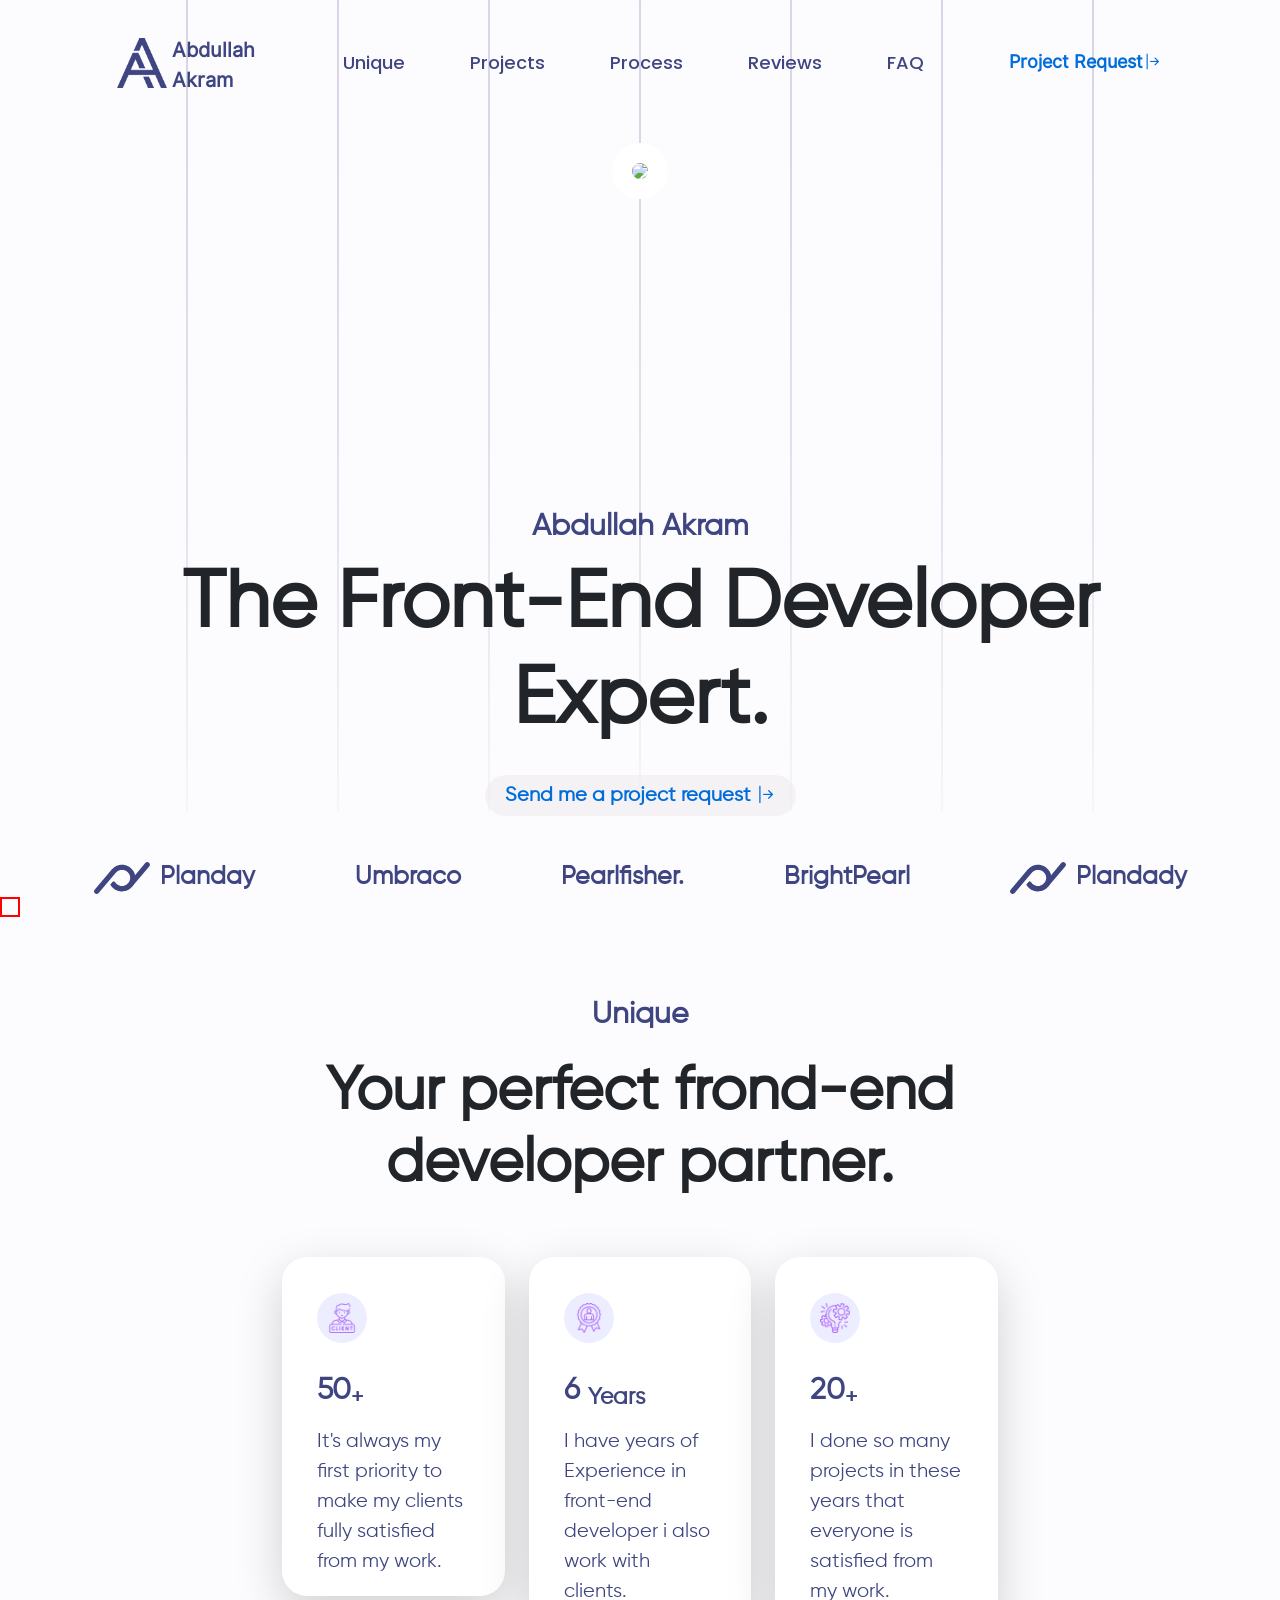
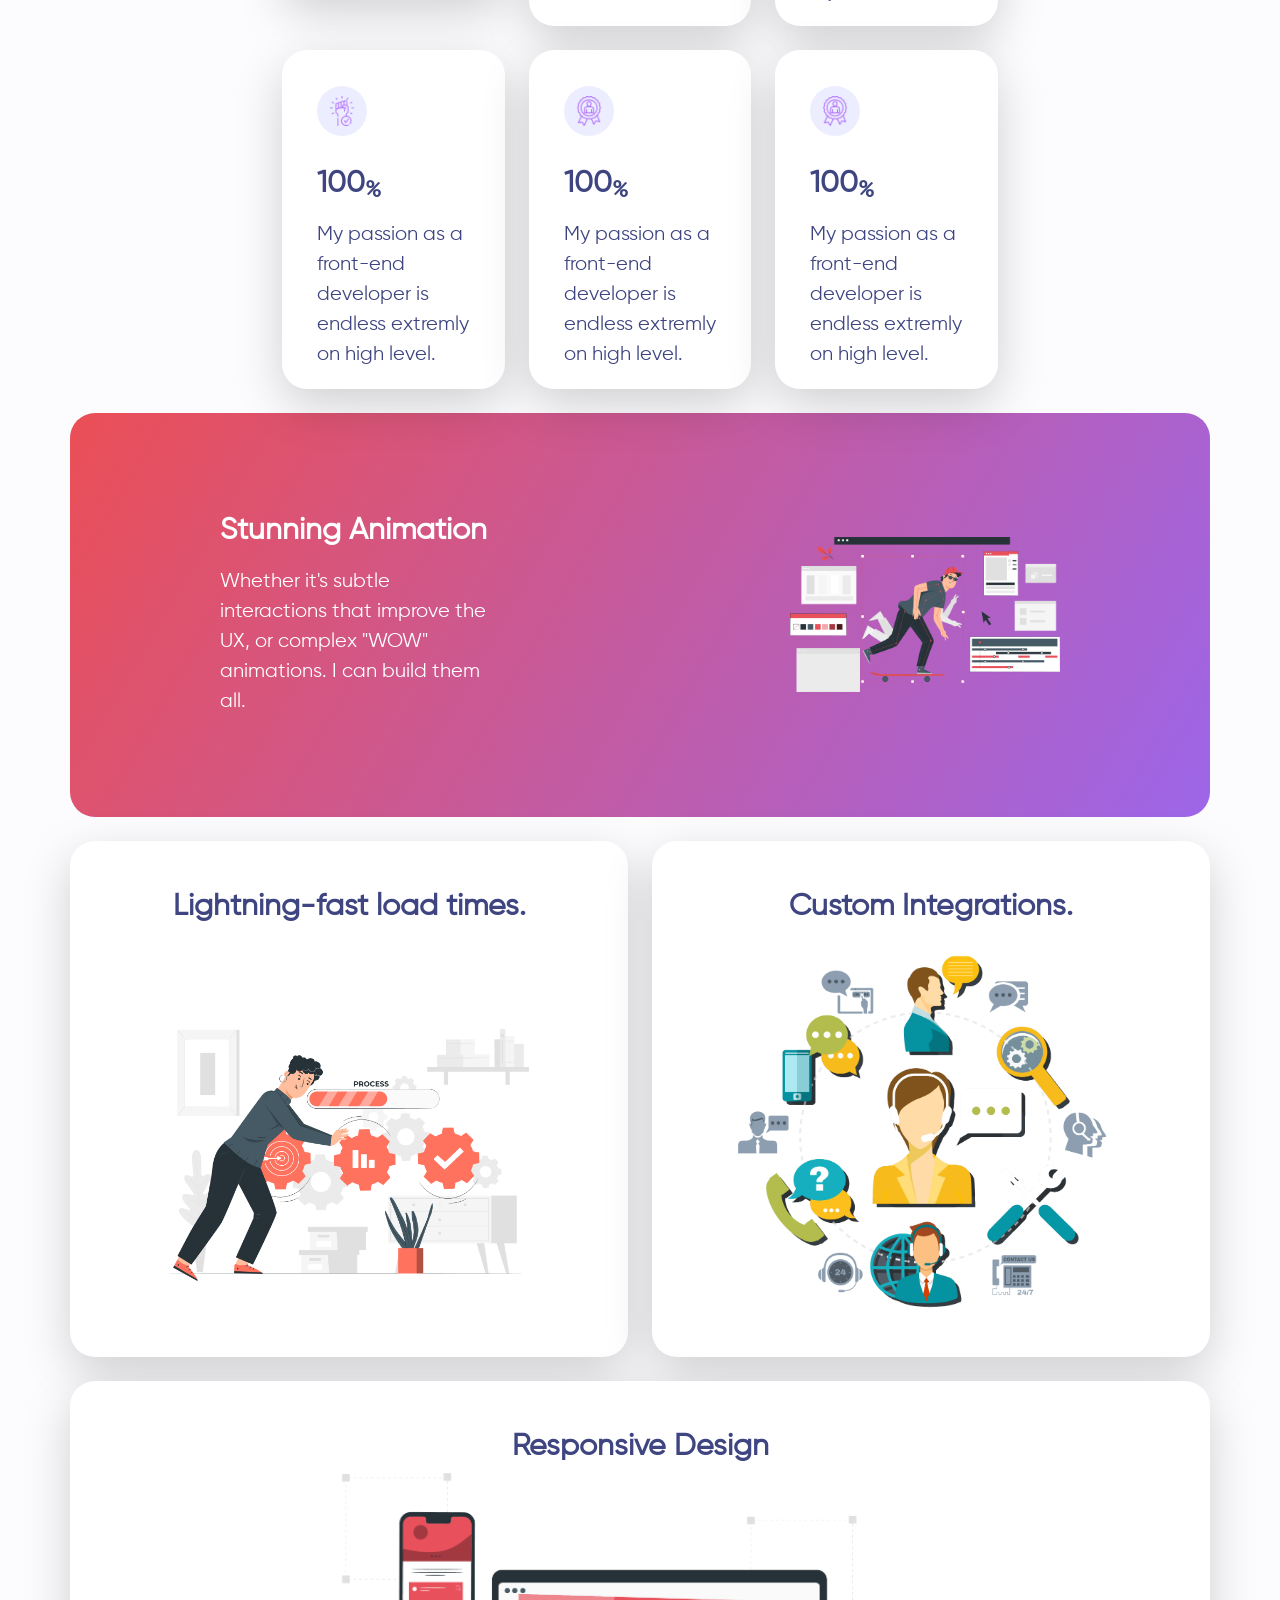
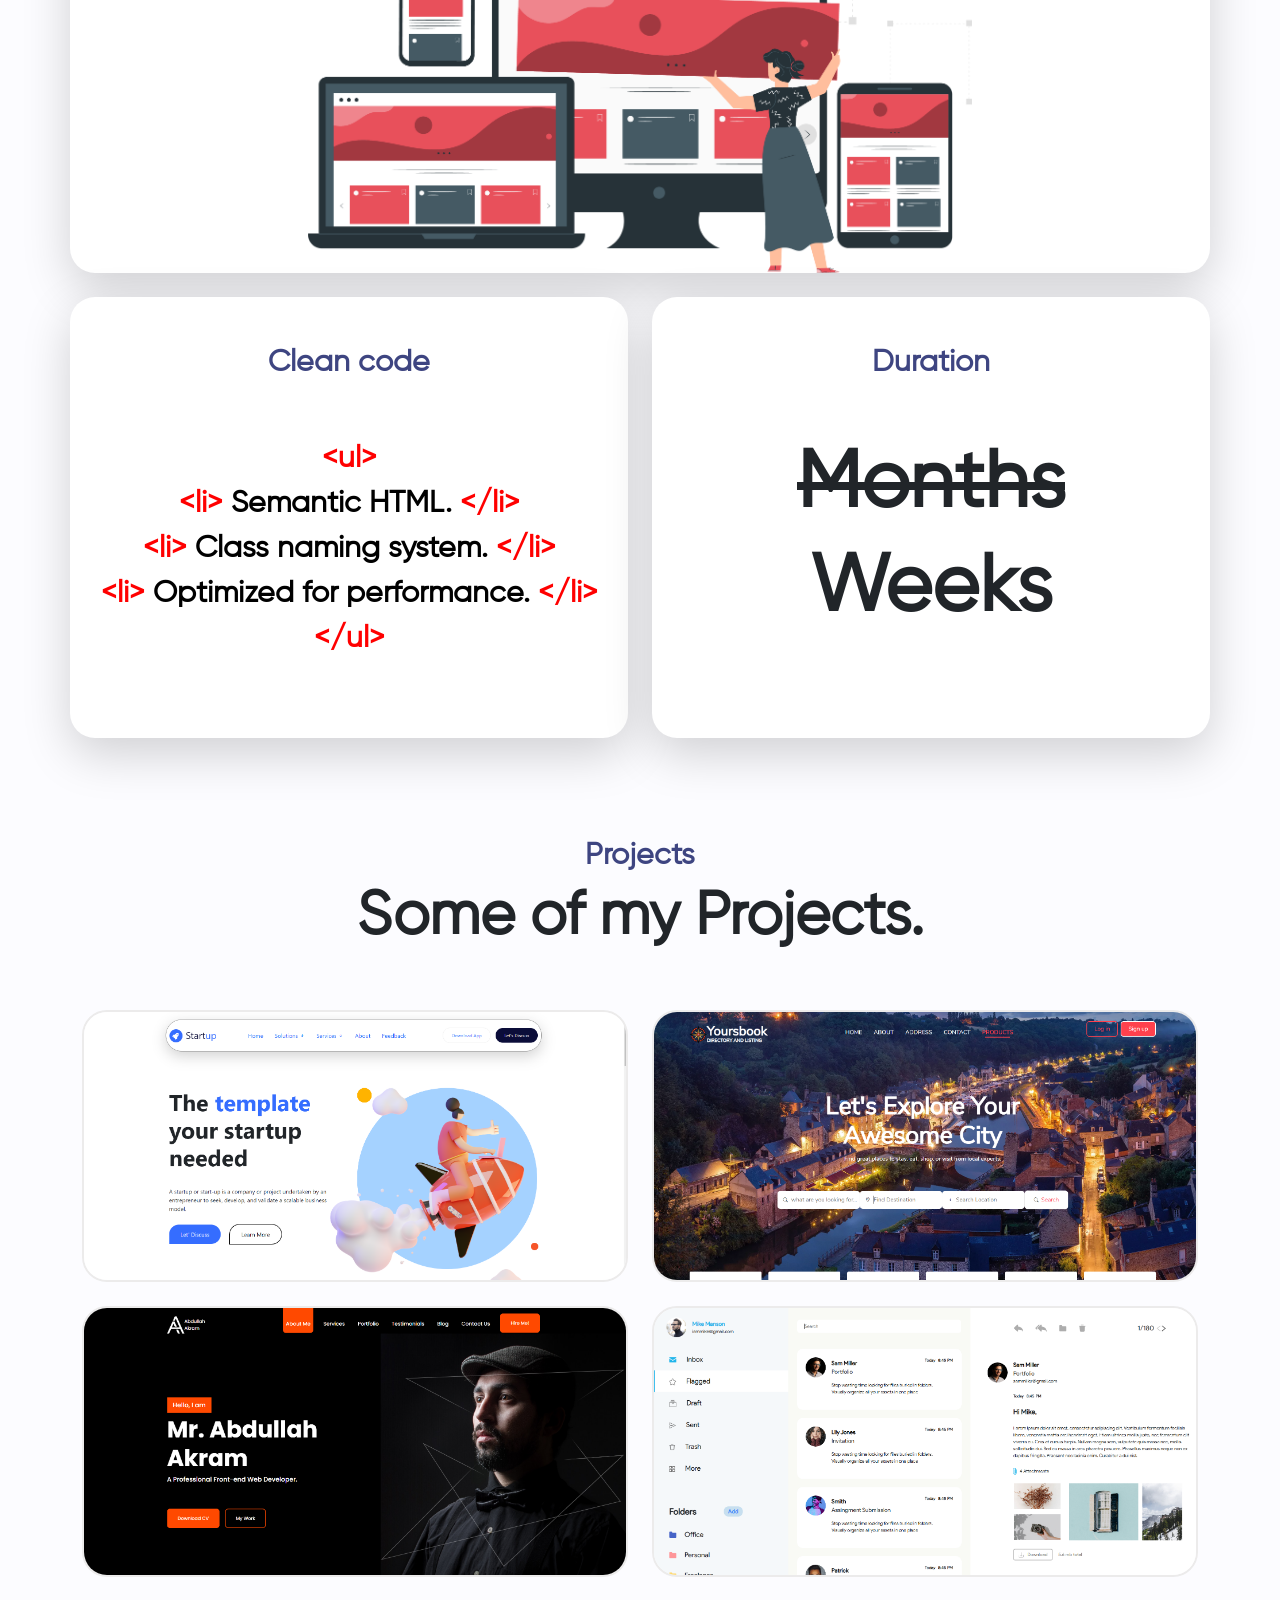
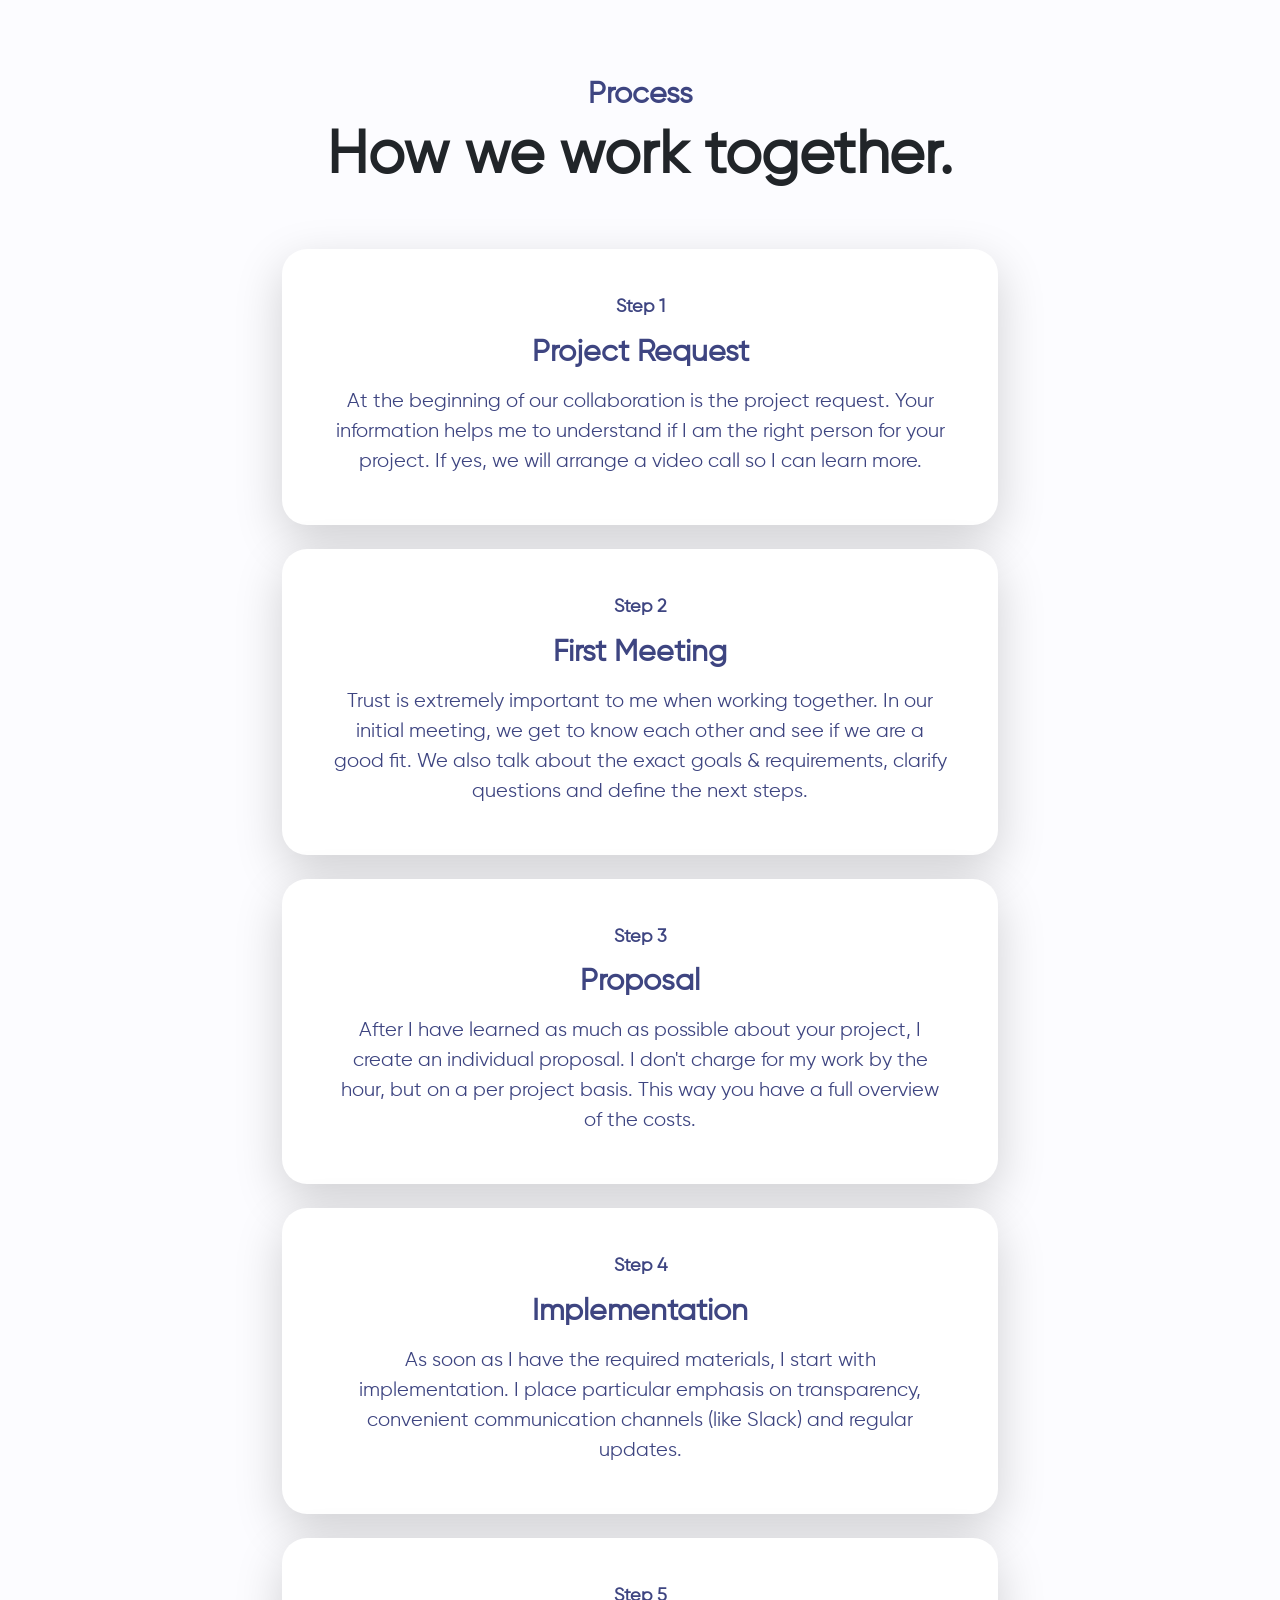
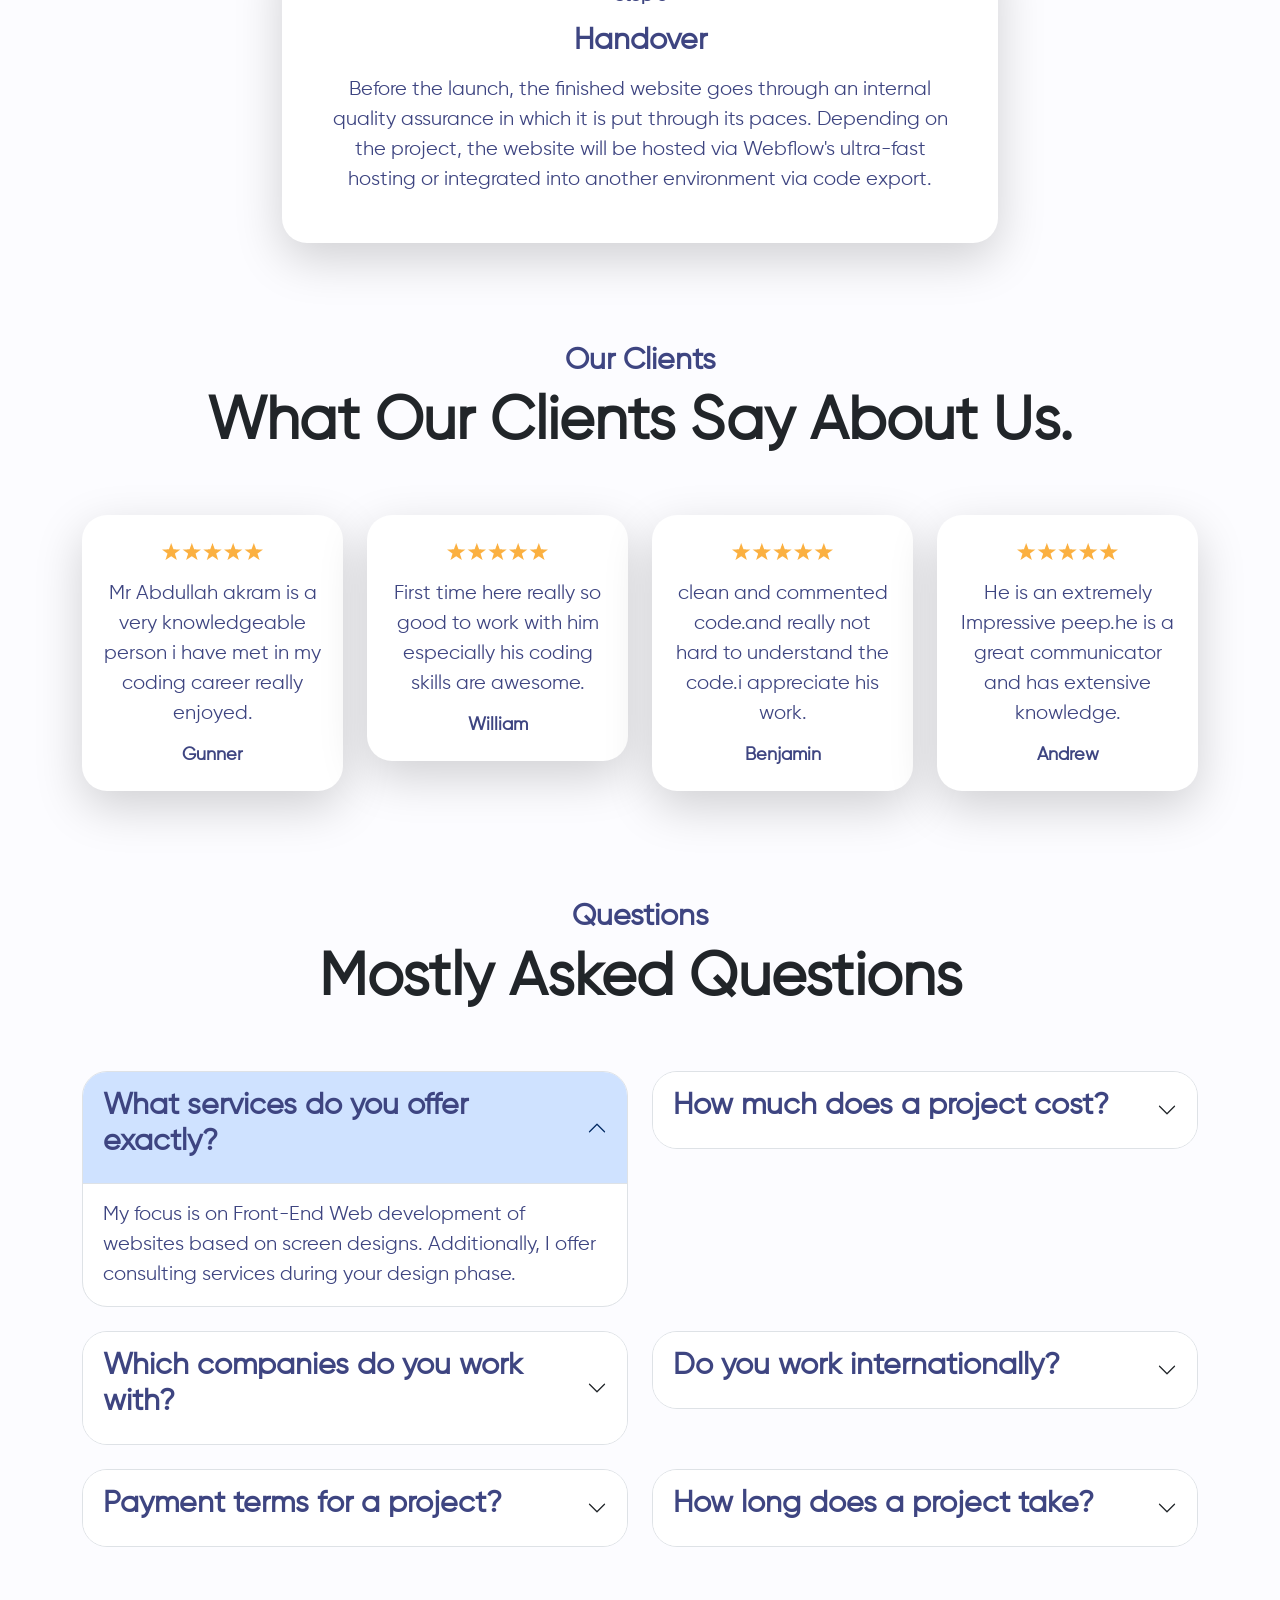
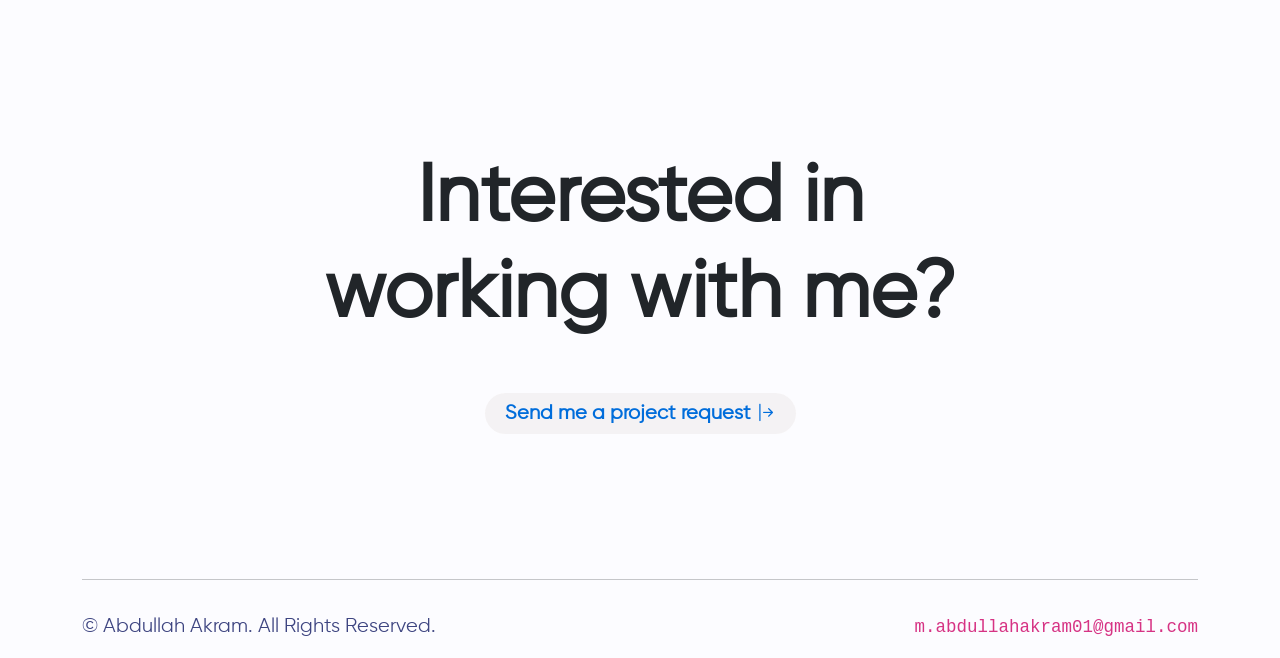
==== index.html @ fbe0a027 "First commit" ====
<!doctype html>
<html lang="en">

<head>
    <!-- Required meta tags -->
    <meta charset="utf-8">
    <meta name="viewport" content="width=device-width, initial-scale=1">
    <link href="https://cdn.jsdelivr.net/npm/bootstrap@5.0.2/dist/css/bootstrap.min.css" rel="stylesheet"
        integrity="sha384-EVSTQN3/azprG1Anm3QDgpJLIm9Nao0Yz1ztcQTwFspd3yD65VohhpuuCOmLASjC" crossorigin="anonymous">
    <script src="https://cdn.jsdelivr.net/npm/bootstrap@5.0.2/dist/js/bootstrap.bundle.min.js"
        integrity="sha384-MrcW6ZMFYlzcLA8Nl+NtUVF0sA7MsXsP1UyJoMp4YLEuNSfAP+JcXn/tWtIaxVXM"
        crossorigin="anonymous"></script>
    <link rel="stylesheet" href="assets/css/style.css">
    <link rel="icon" href="assets/img/logo.png">
    <link rel="stylesheet" href="https://cdn.jsdelivr.net/npm/bootstrap-icons@1.9.1/font/bootstrap-icons.css">
    <title>Abdullah Akram - Front-End Web Developer</title>
    <script src="https://unpkg.com/scrollreveal"></script>
    <script>
        window.addEventListener('load', (event) => {
            const toggleButton = document.getElementsByClassName('toggle-button')[0];
            const navbarlinks = document.getElementsByClassName('nav-bar-items')[0];
            toggleButton.addEventListener('click', () => {
                navbarlinks.classList.toggle('active')
            });
            var setting1 = {
                delay: 400,
                duration: 500,
                // reset: true
            };
            ScrollReveal().reveal('.row',setting1);
            ScrollReveal().reveal(' .profile-img',setting1);
            ScrollReveal().reveal(' .profile-section',setting1);
            ScrollReveal().reveal(' .advantages-section',setting1);
            ScrollReveal().reveal(' .scrollbar-process-item',setting1);
            ScrollReveal().reveal(' .accordion-item',setting1);
            ScrollReveal().reveal(' .hr',setting1);
            ScrollReveal().reveal(' .footer',setting1);
            ScrollReveal().reveal(' .circle',setting1);
        });
    </script>
</head>

<body>
    <div class="container ban-1">
        <div class="row nav-bar">
            <div class="col-md-2">
                <div class="brand d-flex align-items-center">
                    <div class="logo">
                        <img src="assets/img/logo1.png" class="img-fluid h-100">
                    </div>
                    <span class="logo-txt">
                        <p>Abdullah</p>
                        <p>Akram</p>
                    </span>
                </div>
            </div>
            <a href="#" class="toggle-button">
                <span class="bar"></span>
                <span class="bar"></span>
                <span class="bar"></span>
            </a>
            <div class="col-md-8 d-flex align-items-center justify-content-center">
                <div class="nav-bar-items">
                    <ul class="d-flex">
                        <li class="list-unstyled nav-bar-item">
                            <a href="#unique" class="text-decoration-none">Unique</a>
                        </li>
                        <li class="list-unstyled nav-bar-item">
                            <a href="#projects" class="text-decoration-none">Projects</a>
                        </li>
                        <li class="list-unstyled nav-bar-item">
                            <a href="#process" class="text-decoration-none">Process</a>
                        </li>
                        <li class="list-unstyled nav-bar-item">
                            <a href="#reveiew" class="text-decoration-none">Reviews</a>
                        </li>
                        <li class="list-unstyled nav-bar-item">
                            <a href="#faq" class="text-decoration-none">FAQ</a>
                        </li>
                    </ul>
                </div>
            </div>
            <div class="col-md-2 d-flex align-items-center justify-content-end">
                <div class="nav-last-btn d-flex">
                    <a href="mailto:m.abdullahakram01@gmail.com" class="text-decoration-none">Project Request<i
                            class="bi bi-arrow-bar-right"></i></a>
                </div>
            </div>
        </div>
        <div class="profile-img text-center mt-5">
            <img src="assets/img/pp1copy.jpg" class="img-fluid h-100">
        </div>
        
        <section class="text-center mt-3 profile-section">
            <h3>Abdullah Akram</h3>
            <h1 class="pt-1 pb-4">The Front-End Developer Expert.</h1>
            <a href="mailto:m.abdullahakram01@gmail.com" class="text-decoration-none">Send me a project
                request <i class="bi bi-arrow-bar-right"></i></a>
        </section>
    </div>
    <div class="row company-row mt-5" style="margin-right: 0px !important;
            margin-left: 0px !important;">
        <ul class="company-items d-flex align-items-center
                justify-content-center">
            <li class="list-unstyled company-item d-flex
                    align-items-center">
                <div class="company-item-img">
                    <img src="assets/img/curl.png" class="img-fluid h-100">
                </div>
                Planday
            </li>
            <li class="list-unstyled company-item">Umbraco</li>
            <li class="list-unstyled company-item">Pearlfisher.</li>
            <li class="list-unstyled company-item">BrightPearl</li>
            <li class="list-unstyled company-item d-flex
                    align-items-center">
                <div class="company-item-img">
                    <img src="assets/img/curl.png" class="img-fluid h-100">
                </div>
                Plandady
            </li>
        </ul>
    </div>
    <div class="circle"></div>
    <div class="container">
        <section class="advantages-section text-center">
            <h3>Unique</h3>
            <h2 class="pt-3">Your perfect frond-end developer partner.</h2>
        </section>
        <div class="row boxes" id="unique">
            <div class="col-md-4 box">
                <div class="box-content shadow-lg mb-4 top-3-benefits-box mt-5 bg-body
                        rounded">
                    <div class="box-content-img">
                        <img src="assets/img/client.png" class="img-fluid
                                h-100">
                    </div>
                    <div class="box-content-txt">
                        <h3>50<sub>+</sub></h3>
                        <p>It's always my first priority to make my clients
                            fully satisfied from my work.</p>
                    </div>
                </div>
            </div>
            <div class="col-md-4 box">
                <div class="box-content shadow-lg mb-4 top-3-benefits-box mt-5 bg-body
                        rounded">
                    <div class="box-content-img">
                        <img src="assets/img/best-employee.png" class="img-fluid h-100">
                    </div>
                    <div class="box-content-txt">
                        <h3>6 <sub>Years</sub></h3>
                        <p>I have years of Experience in front-end developer
                            i also work with clients.</p>
                    </div>
                </div>
            </div>
            <div class="col-md-4 box">
                <div class="box-content shadow-lg mb-4 top-3-benefits-box-1 mt-5 bg-body
                        rounded">
                    <div class="box-content-img">
                        <img src="assets/img/project-management.png" class="img-fluid h-100">
                    </div>
                    <div class="box-content-txt">
                        <h3>20<sub>+</sub></h3>
                        <p>I done so many projects in these years that
                            everyone is satisfied from my work.</p>
                    </div>
                </div>
            </div>
        </div>
        <div class="row boxes" id="unique">
            <div class="col-md-4 box">
                <div class="box-content shadow-lg mb-4 bg-body rounded">
                    <div class="box-content-img">
                        <img src="assets/img/passionate.png" class="img-fluid h-100">
                    </div>
                    <div class="box-content-txt">
                        <h3>100<sub>%</sub></h3>
                        <p>My passion as a front-end developer is endless
                            extremly on high level.</p>
                    </div>
                </div>
            </div>
            <div class="col-md-4 box">
                <div class="box-content shadow-lg mb-4 bg-body rounded">
                    <div class="box-content-img">
                        <img src="assets/img/best-employee.png" class="img-fluid h-100">
                    </div>
                    <div class="box-content-txt">
                        <h3>100<sub>%</sub></h3>
                        <p>My passion as a front-end developer is endless
                            extremly on high level.</p>
                    </div>
                </div>
            </div>
            <div class="col-md-4 box">
                <div class="box-content shadow-lg mb-4 bg-body rounded">
                    <div class="box-content-img">
                        <img src="assets/img/best-employee.png" class="img-fluid h-100">
                    </div>
                    <div class="box-content-txt">
                        <h3>100<sub>%</sub></h3>
                        <p>My passion as a front-end developer is endless
                            extremly on high level.</p>
                    </div>
                </div>
            </div>
        </div>
        <div class="row animation-row d-flex align-items-center">
            <div class="col-md-6 animation-box">
                <h3 class="text-white">Stunning Animation</h3>
                <p class="text-white">Whether it's subtle interactions that
                    improve the UX, or complex "WOW" animations.
                    I can build them all.</p>
            </div>
            <div class="col-md-6 animation-box">
                <div>
                    <img src="assets/img/men.png" class="img-fluid h-100">
                </div>
            </div>
        </div>
        <div class="row">
            <div class="col-md-6 universal-col-1 mt-4">
                <div class="universal-box-1 text-center shadow-lg mb-4
                        bg-body rounded h-100">
                    <h3 class="pb-5 pt-5">Lightning-fast load times.</h3>
                    <div class="benefits-img pt-5">
                        <img src="assets/img/loading.png" class="img-fluid
                                h-100">
                    </div>
                </div>
            </div>
            <div class="col-md-6 universal-col-2 mt-4">
                <div class="universal-box-2 text-center shadow-lg mb-4
                        bg-body rounded h-100">
                    <h3 class="pt-5">Custom
                        Integrations.</h3>
                    <div class="benefits-img-1">
                        <img src="assets/img/custom.png" class="img-fluid
                                h-100">
                    </div>
                </div>
            </div>
        </div>
        <div class="row mt-4 responsive-row">
            <div class="responsive-box text-center shadow-lg bg-body rounded
                    h-100">
                <h3 class="pt-5">Responsive Design</h3>
                <div class="responsive-img">
                    <img src="assets/img/respons.png" class="img-fluid
                            h-100">
                </div>
            </div>
        </div>
        <div class="row">
            <div class="col-md-6 universal-col-1 mt-4">
                <div class="universal-box-1 text-center shadow-lg mb-4
                        bg-body rounded h-100">
                    <h3 class="pb-5 pt-5">Clean code</h3>
                    <div class="full-code">
                        <div>
                            <span class="code-color">&lt;ul&gt;</span>
                        </div>
                        <div class="code-txt">
                            <span class="code-color">&lt;li&gt;</span>
                            Semantic HTML.
                            <span class="code-color">&lt;/li&gt;</span>
                        </div>
                        <div class="code-txt">
                            <span class="code-color">&lt;li&gt;</span>
                            Class naming system.
                            <span class="code-color">&lt;/li&gt;</span>
                        </div>
                        <div class="code-txt">
                            <span class="code-color">&lt;li&gt;</span>
                            Optimized for performance.
                            <span class="code-color">&lt;/li&gt;</span>
                        </div>
                        <div>
                            <span class="code-color">&lt;/ul&gt;</span>
                        </div>
                    </div>
                </div>
            </div>
            <div class="col-md-6 universal-col-2 mt-4">
                <div class="universal-box-2 text-center shadow-lg mb-4
                        bg-body rounded h-100">
                    <h3 class="pt-5 pb-5">Duration</h3>
                    <span>
                        <h1><del>Months</del></h1>
                        <h1>Weeks</h1>
                    </span>
                </div>
            </div>
        </div>
        <div class="row text-center project-row-heading" id="projects">
            <h3>Projects</h3>
            <h2>Some of my Projects.</h2>
        </div>
        <div class="row">
            <div class="col-md-6 mt-5">
                <a href="#" target="_blank" class="project-content" style="pointer-events: none;">
                    <img src="assets/img/Untitled21.png" class="img-fluid h-100">
                </a>
            </div>
            <div class="col-md-6 mt-5">
                <a href="#" class="project-content" style="pointer-events: none;">
                    <img src="assets/img/Untitled1.png" class="img-fluid h-100">
                </a>
            </div>
            <div class="col-md-6 mt-4">
                <a href="#" target="_blank" style="pointer-events: none;" class="project-content">
                    <img src="assets/img/Untitled3.png" class="img-fluid h-100">
                </a>
            </div>
            <div class="col-md-6 mt-4">
                <a href="#" class="project-content" style="pointer-events: none;">
                    <img src="assets/img/Untitled.png" class="img-fluid h-100">
                </a>
            </div>
        </div>
        <div class="row text-center project-row-heading" id="process">
            <h3>Process</h3>
            <h2>How we work together.</h2>
        </div>
        <div class="scrollbar-process-items">
            <div class="scrollbar-process-item text-center mb-4 mt-5 shadow-lg
                bg-body rounded h-100">
                <h4 class="pt-5 pb-2">Step 1</h4>
                <h3 class="pb-2">Project Request</h3>
                <p class="pb-5">At the beginning of our collaboration is the project request. Your information helps me
                    to understand if I am the right person for your project. If yes, we will arrange a video call so I
                    can learn more.</p>
            </div>
            <div class="scrollbar-process-item text-center mb-4 shadow-lg
                bg-body rounded h-100">
                <h4 class="pt-5 pb-2">Step 2</h4>
                <h3 class="pb-2">First Meeting</h3>
                <p class="pb-5">Trust is extremely important to me when working together. In our initial meeting, we get
                    to know each other and see if we are a good fit. We also talk about the exact goals & requirements,
                    clarify questions and define the next steps.</p>
            </div>
            <div class="scrollbar-process-item text-center mb-4 shadow-lg
                bg-body rounded h-100">
                <h4 class="pt-5 pb-2">Step 3</h4>
                <h3 class="pb-2">Proposal</h3>
                <p class="pb-5">After I have learned as much as possible about your project, I create an individual
                    proposal. I don't charge for my work by the hour, but on a per project basis. This way you have a
                    full overview of the costs.</p>
            </div>
            <div class="scrollbar-process-item text-center mb-4 shadow-lg
                bg-body rounded h-100">
                <h4 class="pt-5 pb-2">Step 4</h4>
                <h3 class="pb-2">Implementation</h3>
                <p class="pb-5">As soon as I have the required materials, I start with implementation. I place
                    particular emphasis on transparency, convenient communication channels (like Slack) and regular
                    updates.</p>
            </div>
            <div class="scrollbar-process-item text-center shadow-lg
                bg-body rounded h-100">
                <h4 class="pt-5 pb-2">Step 5</h4>
                <h3 class="pb-2">Handover</h3>
                <p class="pb-5">Before the launch, the finished website goes through an internal quality assurance in
                    which it is put through its paces. Depending on the project, the website will be hosted via
                    Webflow's ultra-fast hosting or integrated into another environment via code export.</p>
            </div>
        </div>
        <div class="row text-center project-row-heading" id="reveiew">
            <h3>Our Clients</h3>
            <h2>What Our Clients Say
                About Us.</h2>
        </div>
        <div class="row d-flex review-row">
            <div class="col-md-3">
                <div class="review-card text-center shadow-lg
                bg-body rounded mt-5">
                    <div class="review-star pb-3 pt-4">
                        <img src="assets/img/starreview.png" class="img-fluid h-100">
                    </div>
                    <p class="pb-3">Mr Abdullah akram is a very knowledgeable person i have met in my coding career really enjoyed. </p>
                    <h4 class="pb-4">Gunner</h4>
                </div>
            </div>
            <div class="col-md-3">
                <div class="review-card text-center shadow-lg
                bg-body rounded mt-5">
                    <div class="review-star pb-3 pt-4">
                        <img src="assets/img/starreview.png" class="img-fluid h-100">
                    </div>
                    <p class="pb-3">First time here really so good to work with him especially his coding skills are awesome.</p>
                    <h4 class="pb-4">William</h4>
                </div>
            </div>
            <div class="col-md-3">
                <div class="review-card text-center shadow-lg
                bg-body rounded mt-5">
                    <div class="review-star pb-3 pt-4">
                        <img src="assets/img/starreview.png" class="img-fluid h-100">
                    </div>
                    <p class="pb-3">clean and commented code.and really not hard to understand the code.i appreciate his work.</p>
                    <h4 class="pb-4">Benjamin</h4>
                </div>
            </div>
            <div class="col-md-3">
                <div class="review-card text-center shadow-lg 
                bg-body rounded mt-5">
                    <div class="review-star pb-3 pt-4">
                        <img src="assets/img/starreview.png" class="img-fluid h-100">
                    </div>
                    <p class="pb-3">He is an extremely Impressive peep.he is a great communicator and has extensive knowledge.</p>
                    <h4 class="pb-4">Andrew</h4>
                </div>
            </div>
        </div>
        <div class="row text-center project-row-heading" id="faq">
            <h3>Questions</h3>
            <h2>Mostly Asked Questions</h2>
        </div>
        <div class="accordion row" id="accordionExample">
            <div class="col-md-6 mt-5">
                <div class="accordion-item">
                    <h2 class="accordion-header" id="headingOne">
                        <div class="accordion-button" type="button" data-bs-toggle="collapse"
                            data-bs-target="#collapseOne" aria-expanded="true" aria-controls="collapseOne">
                            <h3>What services do you offer exactly?</h3>
                        </div>
                    </h2>
                    <div id="collapseOne" class="accordion-collapse collapse show" aria-labelledby="headingOne"
                        data-bs-parent="#accordionExample">
                        <div class="accordion-body">
                            <p>My focus is on Front-End Web development of websites based on screen designs.
                                Additionally, I offer consulting services during your design phase.</p>
                        </div>
                    </div>
                </div>
            </div>
            <div class="col-md-6 mt-5">
                <div class="accordion-item">
                    <h2 class="accordion-header" id="headingTwo">
                        <div class="accordion-button collapsed" type="button" data-bs-toggle="collapse"
                            data-bs-target="#collapseTwo" aria-expanded="false" aria-controls="collapseTwo">
                            <h3>How much does a project cost?</h3>
                        </div>
                    </h2>
                    <div id="collapseTwo" class="accordion-collapse collapse" aria-labelledby="headingTwo"
                        data-bs-parent="#accordionExample">
                        <div class="accordion-body">
                            <p>Most of my projects range between $500 and $1,000. My minimum engagement fee is $200.</p>
                        </div>
                    </div>
                </div>
            </div>
            <div class="col-md-6 mt-4">
                <div class="accordion-item">
                    <h2 class="accordion-header" id="headingThree">
                        <div class="accordion-button collapsed" type="button" data-bs-toggle="collapse"
                            data-bs-target="#collapseThree" aria-expanded="false" aria-controls="collapseThree">
                            <h3>Which companies do you work with?</h3>
                        </div>
                    </h2>
                    <div id="collapseThree" class="accordion-collapse collapse" aria-labelledby="headingThree"
                        data-bs-parent="#accordionExample">
                        <div class="accordion-body">
                            <p>Basically i am a freelancer i also work for a company in past.</p>
                        </div>
                    </div>
                </div>
            </div>
            <div class="col-md-6 mt-4">
                <div class="accordion-item">
                    <h2 class="accordion-header" id="headingfour">
                        <div class="accordion-button collapsed" type="button" data-bs-toggle="collapse"
                            data-bs-target="#collapsefour" aria-expanded="false" aria-controls="collapsefour">
                            <h3>Do you work internationally?</h3>
                        </div>
                    </h2>
                    <div id="collapsefour" class="accordion-collapse collapse" aria-labelledby="headingfour"
                        data-bs-parent="#accordionExample">
                        <div class="accordion-body">
                            <p>Yes. I'm based in Pakistan and have clients in the US, Canada, England, Australia, New
                                Zealand, Italy, France and Switzerland.</p>
                        </div>
                    </div>
                </div>
            </div>
            <div class="col-md-6 mt-4">
                <div class="accordion-item">
                    <h2 class="accordion-header" id="headingfive">
                        <div class="accordion-button collapsed" type="button" data-bs-toggle="collapse"
                            data-bs-target="#collapsefive" aria-expanded="false" aria-controls="collapsefive">
                            <h3>Payment terms for a project?</h3>
                        </div>
                    </h2>
                    <div id="collapsefive" class="accordion-collapse collapse" aria-labelledby="headingfive"
                        data-bs-parent="#accordionExample">
                        <div class="accordion-body">
                            <p>70% upfront and 30% after launch. However, this payment schedule can be adjusted. For
                                international transfers, most of my clients use Wise.</p>
                        </div>
                    </div>
                </div>
            </div>
            <div class="col-md-6 mt-4">
                <div class="accordion-item">
                    <h2 class="accordion-header" id="headingsix">
                        <div class="accordion-button collapsed" type="button" data-bs-toggle="collapse"
                            data-bs-target="#collapsesix" aria-expanded="false" aria-controls="collapsesix">
                            <h3>How long does a project take?</h3>
                        </div>
                    </h2>
                    <div id="collapsesix" class="accordion-collapse collapse" aria-labelledby="headingsix"
                        data-bs-parent="#accordionExample">
                        <div class="accordion-body">
                            <p>Most of my projects take between 2 weeks and 1 month.</p>
                        </div>
                    </div>
                </div>
            </div>
        </div>

        <section class="text-center profile-section request-row">
            <h1 class="pt-1 pb-5">Interested in <br> working with me?</h1>
            <a href="mailto:m.abdullahakram01@gmail.com" class="text-decoration-none">Send me a project
                request <i class="bi bi-arrow-bar-right"></i></a>
        </section>
        <hr class="hr">
        <div class="d-flex align-items-center justify-content-between footer">
            <p class="text-center pb-3 pt-3">&#169; Abdullah Akram. All Rights Reserved. </p>
            <p><code>m.abdullahakram01@gmail.com</code></p>
        </div>
        <div class="circles">
            <div></div>
            <div></div>
            <div></div>
            <div></div>
            <div></div>
            <div></div>
            <div></div>
            <div></div>
        </div>
    </div>


</body>

</html>
---- assets/css/style.css ----
* {
  font-family: gilfory-regular;
}
* p {
  margin-bottom: 0px !important;
}
* ul {
  margin-bottom: 0px;
}
* h3 {
  font-size: 30px;
  font-weight: 600;
  color: #3E4581;
}
* h1 {
  font-size: 80px;
  font-weight: 600;
}
* h2 {
  font-size: 60px;
  font-weight: bold;
}
* h4 {
  font-size: 18px;
  font-weight: bold;
  color: #3E4581;
}
* p {
  font-size: 20px;
  color: #3E4581;
  font-weight: 500;
}

@font-face {
  font-family: gilfory-regular;
  src: url(../../assets/css/fonts/Gilroy-Regular.ttf);
}
@font-face {
  font-family: poppins;
  src: url(../../assets/css/FONT-2/Poppins-Font-2/Poppins-Medium.ttf);
}
@font-face {
  font-family: inter-regular;
  src: url(../../assets/css/font-inter/Inter-Regular.otf);
}
.universal-col-1 {
  padding-left: 0px !important;
}

.universal-col-2 {
  padding-right: 0px !important;
}

.universal-box-1 {
  background-color: white;
  border-radius: 25px !important;
  padding: 0px 0px 52px 0px;
}

.universal-box-2 {
  background-color: white;
  border-radius: 25px !important;
}

body {
  background-color: #FCFCFF;
}

.ban-1 {
  background-image: url("../../assets/img/frame.png");
  background-position: center;
  background-repeat: no-repeat;
}

.nav-bar {
  padding: 30px 35px 0px 35px;
}

.brand {
  width: 160px;
}

.logo {
  height: 50px;
}

.logo-txt {
  padding-top: 5px;
  padding-left: 5px;
}
.logo-txt p {
  font-size: 20px;
  font-family: inter-regular;
  color: #3E4581;
  font-weight: bold;
}

.nav-bar-item {
  padding-right: 45px;
}
.nav-bar-item a {
  font-family: poppins;
  font-size: 18px;
  color: #3E4581;
}

.nav-bar-item a {
  padding: 0px 10px;
  position: relative;
}

.nav-bar-item a::after {
  content: "";
  height: 3px;
  width: 0px;
  background-color: #cbc4da;
  position: absolute;
  bottom: -5px;
  left: 50%;
  transform: translatex(-50%);
  transition: width 0.3s;
}

.nav-bar-item a:hover::after {
  width: 60%;
}

.nav-last-btn {
  width: 160px;
}

.nav-last-btn a {
  font-family: inter-regular;
  font-size: 18px;
  color: #006ddb;
  font-weight: bold;
  transition: 0.3s;
}

.nav-last-btn a {
  position: relative;
}

.nav-last-btn a::after {
  content: "";
  height: 3px;
  width: 0px;
  background-color: #cbc4da;
  position: absolute;
  bottom: -5px;
  left: 50%;
  transform: translatex(-50%);
  transition: width 0.3s;
}

.nav-last-btn a:hover::after {
  width: 80%;
}

.profile-img {
  height: 350px;
}
.profile-img img {
  border-radius: 50%;
  border: 20px solid rgb(255, 255, 255);
}

.profile-section a {
  font-size: 20px;
  font-weight: bold;
  color: #006ddb;
  background-color: rgba(240, 237, 237, 0.6);
  padding: 10px 20px;
  border-radius: 25px;
  transition: 0.3s;
}
.profile-section a:hover {
  border: 2px solid #006ddb;
  padding: 12px 20px;
}

.company-item {
  padding-right: 100px;
  font-weight: bold;
  color: #3E4581;
  font-size: 25px;
}

.company-item-img {
  padding-right: 10px;
}

.company-item:last-child {
  padding-right: 0px;
}

.advantages-section {
  margin-top: 100px;
  padding: 0px 100px;
}

.boxes {
  padding: 0px 200px;
}
.boxes .box-content {
  background-color: white;
  padding: 36px 34px 19px 35px;
  border-radius: 25px !important;
}
.boxes .box-content-img {
  height: 50px;
  background-color: #ECEEFF;
  border-radius: 50%;
  width: -webkit-fit-content;
  width: -moz-fit-content;
  width: fit-content;
  padding: 10px;
  margin-bottom: 30px;
}
.boxes h3 {
  padding-bottom: 10px;
}

.animation-row {
  background-image: linear-gradient(120deg, #eb4f56, #9d66e9);
  border-radius: 25px;
}

.animation-box {
  padding: 100px 150px;
}
.animation-box h3 {
  padding-bottom: 10px;
}

.benefits-img {
  height: 300px;
}

.benefits-img-1 {
  height: 400px;
}

.responsive-box {
  background-color: white;
  border-radius: 25px !important;
}
.responsive-box .responsive-img {
  height: 400px;
}

.full-code .code-color {
  color: red;
  font-size: 30px;
  font-weight: bold;
}
.full-code .code-txt {
  font-size: 30px;
  color: black;
  font-weight: bold;
}

.duration-box {
  padding: 0px 0px 66px 0px;
}

.project-row-heading {
  padding-top: 100px;
}

.project-content img {
  border-radius: 25px;
  border: 2px solid rgb(236, 235, 235);
}

.scrollbar-process-items {
  padding: 0px 200px;
}

.scrollbar-process-item {
  background-color: rgb(255, 255, 255);
  border-radius: 25px !important;
  padding: 0px 50px;
}

.review-card {
  background-color: white;
  padding: 0px 20px;
  border-radius: 25px !important;
}

.accordion-item {
  border-radius: 25px !important;
  overflow: hidden;
}

.request-row {
  margin-top: 200px;
}

.hr {
  margin-top: 150px;
}

.circle {
  border: 2px solid red;
  height: 20px;
  width: 20px;
  position: absolute;
  z-index: -1;
}

.circle {
  -webkit-animation: globe 15s linear infinite;
          animation: globe 15s linear infinite;
}

@-webkit-keyframes globe {
  0% {
    top: 0px;
    right: 0px;
    border-radius: 0;
    transform: rotate(0);
    border: 2px solid red;
  }
  25% {
    top: 800px;
    right: 375px;
    border-radius: 50%;
    transform: rotate(720deg);
    border: 2px solid green;
  }
  50% {
    top: 0px;
    right: 750px;
    border-radius: 0%;
    transform: rotate(0deg);
    border: 2px solid yellow;
  }
  75% {
    top: 800px;
    right: 1125px;
    border-radius: 50%;
    transform: rotate(720deg);
    border: 2px solid blue;
  }
  100% {
    top: 0px;
    right: 1500px;
    border-radius: 0%;
    transform: rotate(0deg);
    border: 2px solid pink;
  }
}

@keyframes globe {
  0% {
    top: 0px;
    right: 0px;
    border-radius: 0;
    transform: rotate(0);
    border: 2px solid red;
  }
  25% {
    top: 800px;
    right: 375px;
    border-radius: 50%;
    transform: rotate(720deg);
    border: 2px solid green;
  }
  50% {
    top: 0px;
    right: 750px;
    border-radius: 0%;
    transform: rotate(0deg);
    border: 2px solid yellow;
  }
  75% {
    top: 800px;
    right: 1125px;
    border-radius: 50%;
    transform: rotate(720deg);
    border: 2px solid blue;
  }
  100% {
    top: 0px;
    right: 1500px;
    border-radius: 0%;
    transform: rotate(0deg);
    border: 2px solid pink;
  }
}
.circles {
  position: absolute;
  top: 0%;
  left: 0%;
  width: 100%;
  height: 100%;
  overflow: hidden;
  z-index: -1;
}

@-webkit-keyframes animate {
  0% {
    opacity: 1;
    border-radius: 0;
    transform: translateY(0) rotate(0deg);
  }
  100% {
    opacity: 1;
    border-radius: 50%;
    transform: translateY(-1000px) rotate(720deg);
  }
}

@keyframes animate {
  0% {
    opacity: 1;
    border-radius: 0;
    transform: translateY(0) rotate(0deg);
  }
  100% {
    opacity: 1;
    border-radius: 50%;
    transform: translateY(-1000px) rotate(720deg);
  }
}
.circles div {
  position: absolute;
  display: block;
  width: 20px;
  height: 20px;
  background-color: rgb(240, 237, 237);
  bottom: -150px;
  -webkit-animation: animate 25s linear infinite;
          animation: animate 25s linear infinite;
}

.circles div:nth-child(1) {
  left: 25%;
  width: 80px;
  height: 80px;
  -webkit-animation-delay: 0s;
          animation-delay: 0s;
}

.circles div:nth-child(2) {
  left: 10%;
  width: 20px;
  height: 20px;
  -webkit-animation-delay: 2s;
          animation-delay: 2s;
  -webkit-animation-duration: 12s;
          animation-duration: 12s;
}

.circles div:nth-child(3) {
  left: 70%;
  width: 20px;
  height: 20px;
  -webkit-animation-delay: 4s;
          animation-delay: 4s;
}

.circles div:nth-child(4) {
  left: 40%;
  width: 60px;
  height: 60px;
  -webkit-animation-delay: 0s;
          animation-delay: 0s;
  -webkit-animation-duration: 18s;
          animation-duration: 18s;
}

.circles div:nth-child(5) {
  left: 65%;
  width: 20px;
  height: 20px;
  -webkit-animation-delay: 0s;
          animation-delay: 0s;
}

.circles div:nth-child(6) {
  left: 75%;
  width: 110px;
  height: 110px;
  -webkit-animation-delay: 3s;
          animation-delay: 3s;
}

.circles div:nth-child(7) {
  left: 35%;
  width: 150px;
  height: 150px;
  -webkit-animation-delay: 7s;
          animation-delay: 7s;
}

.circles div:nth-child(8) {
  left: 59%;
  width: 25px;
  height: 25px;
  -webkit-animation-delay: 15s;
          animation-delay: 15s;
  -webkit-animation-duration: 45s;
          animation-duration: 45s;
}

.circles div:nth-child(9) {
  left: 59%;
  width: 25px;
  height: 25px;
  -webkit-animation-delay: 2s;
          animation-delay: 2s;
  -webkit-animation-duration: 35s;
          animation-duration: 35s;
}

.circles div:nth-child(10) {
  left: 85%;
  width: 150px;
  height: 150px;
  -webkit-animation-delay: 0s;
          animation-delay: 0s;
  -webkit-animation-duration: 11s;
          animation-duration: 11s;
}

.toggle-button {
  position: absolute;
  top: 2.3rem;
  right: 1rem;
  display: none;
  flex-direction: column;
  justify-content: space-between;
  width: 60px;
  height: 25px;
}

.toggle-button .bar {
  height: 3px;
  width: 100%;
  background-color: black;
  border-radius: 10px;
}

@media only screen and (max-width: 400px) {
  * h3 {
    font-size: 25px;
    font-weight: 600;
    color: #3E4581;
  }
  * h1 {
    font-size: 50px;
    font-weight: 600;
  }
  .nav-bar {
    padding: 15px 0px 0px 0px;
  }
  .nav-bar-item:last-child {
    display: block !important;
  }
  .nav-last-btn a {
    display: none;
  }
  .profile-img {
    height: 250px;
  }
  .profile-section a {
    font-size: 15px;
    font-weight: bold;
    color: #006ddb;
    background-color: rgba(240, 237, 237, 0.6);
    padding: 10px 20px;
    border-radius: 25px;
    transition: 0.3s;
  }
  .company-item {
    padding-right: 15px;
    font-weight: bold;
    color: #3E4581;
    font-size: 10px;
  }
  .company-item-img {
    width: 40px;
    padding-right: 0px;
  }
  .advantages-section {
    margin-top: 49px;
    padding: 0px 22px;
  }
  .boxes {
    padding: 0px 0px;
  }
  .top-3-benefits-box {
    margin-top: 1.5rem !important;
    margin-bottom: 0px !important;
  }
  .top-3-benefits-box-1 {
    margin-top: 1.5rem !important;
  }
  .animation-row {
    margin-right: 0px !important;
    margin-left: 0px !important;
  }
  .animation-box {
    padding: 50px 20px;
  }
  .universal-col-1 {
    padding-left: calc(var(--bs-gutter-x) * 0.5) !important;
  }
  .universal-col-2 {
    padding-right: calc(var(--bs-gutter-x) * 0.5) !important;
  }
  .responsive-row {
    margin-left: 0px !important;
    margin-right: 0px !important;
  }
  .scrollbar-process-items {
    padding: 0px 0px;
  }
  .request-row {
    margin-top: 50px;
  }
  .hr {
    margin-top: 50px;
  }
  .footer {
    display: block !important;
    text-align: center;
    margin-bottom: 10px;
  }
  .toggle-button {
    display: flex;
  }
  .nav-bar-items {
    display: none;
    width: 100%;
  }
  nav {
    display: block !important;
  }
  .nav-bar-items ul {
    width: 100%;
    flex-direction: column;
  }
  .nav-bar-items li {
    text-align: center;
    padding: 10px 0px;
  }
  .nav-bar-item-btn {
    margin-top: 20px;
    margin-right: 15px;
  }
  .nav-bar-2-col ul .nav-bar-item a:hover {
    background-color: transparent;
    padding: 0px !important;
    border-bottom-right-radius: 0px;
    border-bottom-left-radius: 0px;
  }
  .nav-bar-items.active {
    display: inline;
  }
  .circle {
    -webkit-animation: globe 15s linear infinite;
            animation: globe 15s linear infinite;
  }
  @-webkit-keyframes globe {
    0% {
      top: 0px;
      right: 0px;
      border-radius: 0;
      transform: rotate(0);
      border: 2px solid red;
    }
    25% {
      top: 600px;
      right: 100px;
      border-radius: 50%;
      transform: rotate(720deg);
      border: 2px solid green;
    }
    50% {
      top: 0px;
      right: 200px;
      border-radius: 0%;
      transform: rotate(0deg);
      border: 2px solid yellow;
    }
    75% {
      top: 600px;
      right: 300px;
      border-radius: 50%;
      transform: rotate(720deg);
      border: 2px solid blue;
    }
    100% {
      top: 0px;
      right: 400px;
      border-radius: 0%;
      transform: rotate(0deg);
      border: 2px solid pink;
    }
  }
  @keyframes globe {
    0% {
      top: 0px;
      right: 0px;
      border-radius: 0;
      transform: rotate(0);
      border: 2px solid red;
    }
    25% {
      top: 600px;
      right: 100px;
      border-radius: 50%;
      transform: rotate(720deg);
      border: 2px solid green;
    }
    50% {
      top: 0px;
      right: 200px;
      border-radius: 0%;
      transform: rotate(0deg);
      border: 2px solid yellow;
    }
    75% {
      top: 600px;
      right: 300px;
      border-radius: 50%;
      transform: rotate(720deg);
      border: 2px solid blue;
    }
    100% {
      top: 0px;
      right: 400px;
      border-radius: 0%;
      transform: rotate(0deg);
      border: 2px solid pink;
    }
  }
  .circles div {
    position: absolute;
    display: block;
    width: 20px;
    height: 20px;
    background-color: rgb(240, 237, 237);
    bottom: -150px;
    -webkit-animation: animate 25s linear infinite;
            animation: animate 25s linear infinite;
  }
}/*# sourceMappingURL=style.css.map */
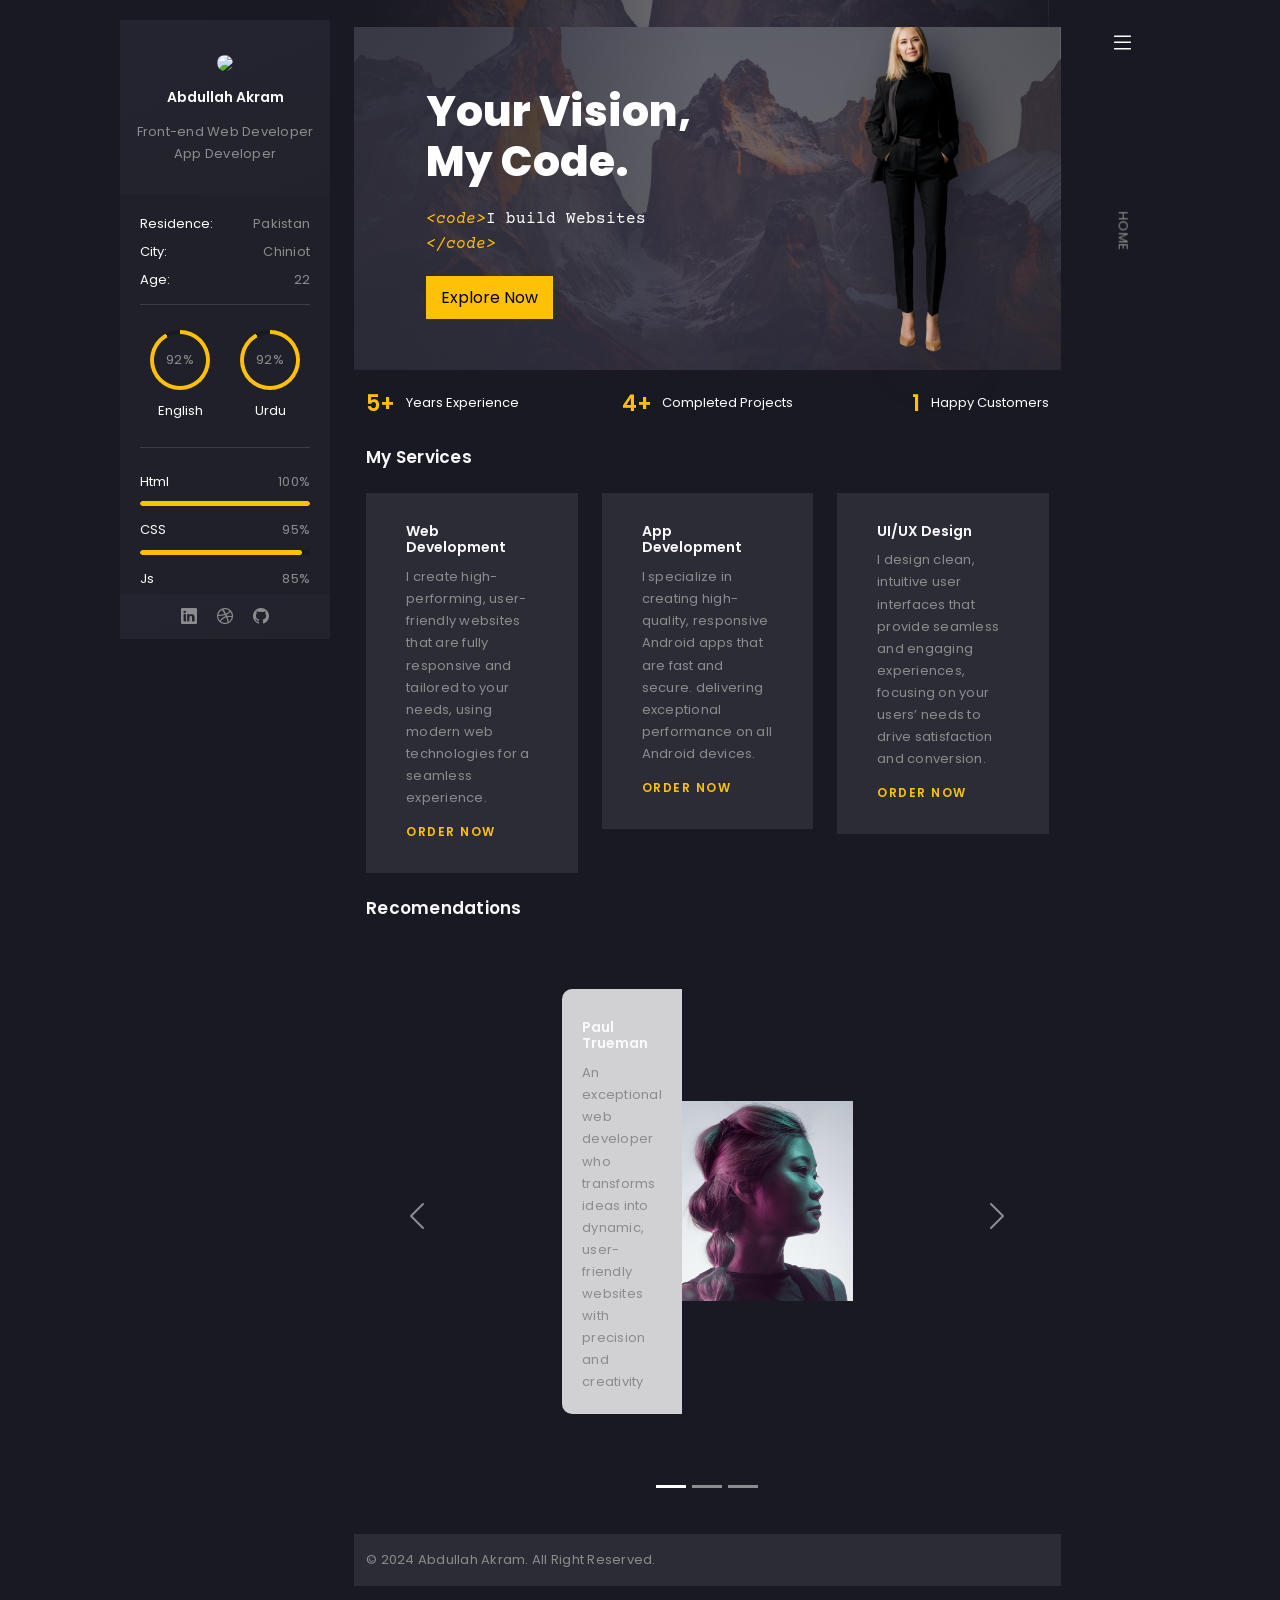
==== commit 9be9f5d0: "first commit" ====
--- a/index.html
+++ b/index.html
@@ -2,546 +2,741 @@
 <html lang="en">
 
 <head>
-    <!-- Required meta tags -->
     <meta charset="utf-8">
     <meta name="viewport" content="width=device-width, initial-scale=1">
-    <link href="https://cdn.jsdelivr.net/npm/bootstrap@5.0.2/dist/css/bootstrap.min.css" rel="stylesheet"
-        integrity="sha384-EVSTQN3/azprG1Anm3QDgpJLIm9Nao0Yz1ztcQTwFspd3yD65VohhpuuCOmLASjC" crossorigin="anonymous">
-    <script src="https://cdn.jsdelivr.net/npm/bootstrap@5.0.2/dist/js/bootstrap.bundle.min.js"
-        integrity="sha384-MrcW6ZMFYlzcLA8Nl+NtUVF0sA7MsXsP1UyJoMp4YLEuNSfAP+JcXn/tWtIaxVXM"
-        crossorigin="anonymous"></script>
+    <title>Abdullah Akram - The Front-end Web Developer</title>
+    <link href="https://cdn.jsdelivr.net/npm/bootstrap@5.3.3/dist/css/bootstrap.min.css" rel="stylesheet"
+        integrity="sha384-QWTKZyjpPEjISv5WaRU9OFeRpok6YctnYmDr5pNlyT2bRjXh0JMhjY6hW+ALEwIH" crossorigin="anonymous">
     <link rel="stylesheet" href="assets/css/style.css">
-    <link rel="icon" href="assets/img/logo.png">
-    <link rel="stylesheet" href="https://cdn.jsdelivr.net/npm/bootstrap-icons@1.9.1/font/bootstrap-icons.css">
-    <title>Abdullah Akram - Front-End Web Developer</title>
-    <script src="https://unpkg.com/scrollreveal"></script>
-    <script>
-        window.addEventListener('load', (event) => {
-            const toggleButton = document.getElementsByClassName('toggle-button')[0];
-            const navbarlinks = document.getElementsByClassName('nav-bar-items')[0];
-            toggleButton.addEventListener('click', () => {
-                navbarlinks.classList.toggle('active')
-            });
-            var setting1 = {
-                delay: 400,
-                duration: 500,
-                // reset: true
-            };
-            ScrollReveal().reveal('.row',setting1);
-            ScrollReveal().reveal(' .profile-img',setting1);
-            ScrollReveal().reveal(' .profile-section',setting1);
-            ScrollReveal().reveal(' .advantages-section',setting1);
-            ScrollReveal().reveal(' .scrollbar-process-item',setting1);
-            ScrollReveal().reveal(' .accordion-item',setting1);
-            ScrollReveal().reveal(' .hr',setting1);
-            ScrollReveal().reveal(' .footer',setting1);
-            ScrollReveal().reveal(' .circle',setting1);
-        });
-    </script>
+
+    <style>
+        .main-container{
+    padding: 0px 50px;
+        .lhs-top{
+            background: linear-gradient(159deg, rgba(37, 37, 50, .98) 0%, rgba(35, 35, 45, .98) 100%);
+            padding: 30px 0px;
+                .user-img img{
+                    border-radius: 50%;
+                }
+                    h5{
+                        padding: 15px 0px;
+                    }
+        }
+
+
+        .lhs-middle{
+            background-color: #20202a;
+            padding: 15px 20px;
+            max-height: 400px;
+            overflow-y: scroll;
+                ul li{
+                    padding: 3px 0px;
+                } 
+                    .straight-bars{
+                        padding: 10px 0px;
+                        .straight-bar{
+                            margin-bottom: 10px;
+                        }
+                            .straight-bar ul{
+                                margin-bottom: 5px !important;
+                            }
+                    }
+                        .tickmarks{
+                            padding: 10px 0px;
+                        }
+                
+        }
+        .lhs-middle::-webkit-scrollbar {
+            display: none;
+          }
+        .lhs-middle {
+            -ms-overflow-style: none;  /* IE and Edge */
+            scrollbar-width: none;  /* Firefox */
+          }
+
+        .lhs-last{
+            .social-icons{
+                padding: 10px 0px;
+                background: linear-gradient(159deg, rgba(37, 37, 50, .98) 0%, rgba(35, 35, 45, .98) 100%);
+            }
+                .icons-list{
+                    padding: 0px 10px;
+                }
+        }
+}
+.main-banner{
+    background-image: radial-gradient(circle, rgba(45,45,58,0.6083683473389356) 0%, rgba(25,25,35,1) 100%), url("/assets/images/bg.jpg");
+    background-size: cover;
+    background-position: center;
+    background-repeat: no-repeat;
+    height: 3vh;
+}
+.primary-banner{
+    background-image: linear-gradient(90deg, rgba(45, 45, 58, .9) 15%, rgba(45, 45, 58, .7) 50%, rgba(43, 43, 53, .7) 100%), url("/assets/images/bg.jpg");
+    background-size: cover;
+    background-position: center;
+    background-repeat: no-repeat;
+}
+.intro-sec{
+    padding: 60px 60px;
+    h1{
+        padding-bottom: 10px;
+    }
+        .code{
+            font-family: "Courier Prime", serif;
+            font-size: 16px;
+            color: white;
+        }
+            .code i{
+                color: #ffc107;
+            }
+                .explore-btn{
+                    padding-top: 30px;
+                }
+                    .explore-btn a{
+                        background-color: #ffc107;
+                        padding: 10px 15px;
+                        color: black;
+                    }
+}
+.big-img{
+    background-image: url("/assets/images/Adobe\ Express\ -\ file-Photoroom.png");
+    background-size: cover;
+    background-position: center;
+    background-repeat: no-repeat;
+    background-position-y: -55px;
+    filter: drop-shadow(16px 16px 20px #20202a) ;
+}
+.experience-row{
+    padding: 15px 0px 25px 0px;
+}
+.services-row{
+    padding: 25px 0px 25px 0px;
+    .service-sec{
+        padding: 30px 40px;
+        background-color: #2c2c36;
+            p{
+                padding: 10px 0px;
+            }
+                a{
+                    font-size: 12px;
+                    letter-spacing: 1.5px;
+                    font-weight: 600;
+                    color: #ffc107;
+                }
+    }
+}
+.testimonials-row{
+    padding-bottom: 20px;
+        .carousel-item{
+            padding: 70px 200px 100px 200px;
+            }
+            .testimonial-txt{
+                background-color: rgba(255,255,255,0.8);
+                border-top-left-radius: 10px;
+                border-bottom-left-radius: 10px;
+                padding: 20px;
+                    h5{
+                        padding: 10px 0px;
+                    }
+            }
+}
+.footer-row{
+    background-color:#2c2c36;
+    padding: 15px 0px;
+    margin-bottom: 25px;
+}
+.main-banners{
+    background-image: radial-gradient(circle, rgba(45,45,58,0.6083683473389356) 0%, rgba(25,25,35,1) 100%), url("../images/bg.jpg");
+    background-size: cover;
+    background-position: center;
+    background-repeat: no-repeat;
+}
+.port-row{
+    padding: 20px 0px;
+}
+.work-img{
+    max-width: 100%;
+    overflow: hidden;
+}
+.work-img img{
+    width: 100%;
+    scale: 0.9;
+    transition: 0.7s;
+}
+.work-img img:hover{
+    scale: 1;
+}
+.f-row{
+    margin-top: 20px !important;
+    margin-bottom: 20px !important;
+}
+.touch-row{
+    margin: 20px 0px 40px 0px!important;
+}
+
+
+.contact-information{
+    padding: 25px 20px;
+    background-color: #2c2c36;
+}
+.form{
+    background-color: #2c2c36;
+    padding: 17px 40px 40px 40px;
+}
+.form-control:focus {
+    color: var(--bs-body-color);
+    background-color: var(--bs-body-bg);
+    border-color : transparent;
+    outline: none;
+    box-shadow: none;
+}
+.form-control{
+    background: white;
+    border: 1px solid transparent !important;
+    color: white;
+}
+.form-check-label, .form-label{
+    color: white !important;
+}
+.send-btn{
+    background-color: #ffc107;
+    padding: 15px 20px;
+    width: fit-content;
+    margin-left: 10px;
+    margin-top: 30px;
+        p{
+            color: white !important;
+            opacity: 1;
+            font-size: 15px !important;
+        }
+}
+.dropdown{
+    top: 20px;
+}
+.dropdown-toggle::after {
+    display: none;
+}
+.btn{
+    background-color:transparent;
+    padding: 5px 0px;
+    width: 100%;
+    font-size: 25px;
+    border: transparent;
+}
+.btn-check:checked+.btn, .btn.active, .btn.show, .btn:first-child:active, :not(.btn-check)+.btn:active {
+    color: var(--bs-btn-active-color);
+    background-color: #2c2c36;
+    border-color: transparent;
+}
+.btn:hover {
+    color: var(--bs-btn-hover-color);
+    background-color: #2c2c36;
+    border-color: transparent;
+}
+.dropdown-menu{
+    background-color: #20202a;
+    text-align: center;
+    --bs-dropdown-min-width: 7rem !important;
+}
+.list-dr{
+    padding: 5px 0px !important;
+}
+.dropdown-item {
+    line-height: 1.7;
+    font-family: "Poppins", sans-serif;
+    font-weight: 400;
+    letter-spacing: .25px;
+    color: #8c8c8e;
+    font-size: 13px;
+    width: 100%;
+    padding: 0px !important;
+    transition: 0.5s;
+}
+.dropdown-item:hover {
+    background-color: transparent;
+    color: white;
+}
+.dropdown-item.active, .dropdown-item:active {
+    color: #8c8c8e;
+    text-decoration: none;
+    background-color: transparent;
+}
+.list-dr{
+    width: 100px;
+}
+.after-drop{
+    position: relative;
+    top: 190px;
+    transform: rotate(90deg);
+}
+
+
+    </style>
 </head>
 
 <body>
-    <div class="container ban-1">
-        <div class="row nav-bar">
-            <div class="col-md-2">
-                <div class="brand d-flex align-items-center">
-                    <div class="logo">
-                        <img src="assets/img/logo1.png" class="img-fluid h-100">
-                    </div>
-                    <span class="logo-txt">
-                        <p>Abdullah</p>
-                        <p>Akram</p>
-                    </span>
+    <div class="container main-container">
+        <div class="row only-row">
+            <div class="col-md-3 sticky-top stick">
+                <div class="lhs-top text-center">
+                    <a href="#" class="user-img">
+                        <img src="assets/images/man.png" height="90">
+                    </a>
+                    <h5>Abdullah Akram</h5>
+                    <p>Front-end Web Developer <br> App Developer</p>
                 </div>
-            </div>
-            <a href="#" class="toggle-button">
-                <span class="bar"></span>
-                <span class="bar"></span>
-                <span class="bar"></span>
-            </a>
-            <div class="col-md-8 d-flex align-items-center justify-content-center">
-                <div class="nav-bar-items">
-                    <ul class="d-flex">
-                        <li class="list-unstyled nav-bar-item">
-                            <a href="#unique" class="text-decoration-none">Unique</a>
+                <div class="lhs-middle">
+                    <ul>
+                        <li class="d-flex justify-content-between align-items-center">
+                            <h6>Residence:</h6>
+                            <p>Pakistan</p>
                         </li>
-                        <li class="list-unstyled nav-bar-item">
-                            <a href="#projects" class="text-decoration-none">Projects</a>
+                        <li class="d-flex justify-content-between align-items-center">
+                            <h6>City:</h6>
+                            <p>Chiniot</p>
                         </li>
-                        <li class="list-unstyled nav-bar-item">
-                            <a href="#process" class="text-decoration-none">Process</a>
+                        <li class="d-flex justify-content-between align-items-center">
+                            <h6>Age:</h6>
+                            <p>22</p>
                         </li>
-                        <li class="list-unstyled nav-bar-item">
-                            <a href="#reveiew" class="text-decoration-none">Reviews</a>
+                    </ul>
+                    <hr>
+                    <div class="circular-progress-bars d-flex justify-content-center align-items-center">
+                        <div class="circular-bar-container c1 text-center">
+                            <div class="circular html">
+                                <progress id="html" min="0" max="100" value="92"></progress>
+                            </div>
+                            <h6>English</h6>
+                        </div>
+                        <div class="circular-bar-container text-center">
+                            <div class="circular html">
+                                <progress id="html" min="0" max="100" value="92"></progress>
+                            </div>
+                            <h6>Urdu</h6>
+                        </div>
+                    </div>
+                    <hr>
+                    <div class="straight-bars">
+                        <div class="straight-bar">
+                            <ul>
+                                <li class="d-flex justify-content-between align-items-center">
+                                    <h6>Html</h6>
+                                    <p>100%</p>
+                                </li>
+                            </ul>
+                            <div class="progress">
+                                <div class="progress-value httml"></div>
+                            </div>
+                        </div>
+                        <div class="straight-bar">
+                            <ul>
+                                <li class="d-flex justify-content-between align-items-center">
+                                    <h6>CSS</h6>
+                                    <p>95%</p>
+                                </li>
+                            </ul>
+                            <div class="progress">
+                                <div class="progress-value css"></div>
+                            </div>
+                        </div>
+                        <div class="straight-bar">
+                            <ul>
+                                <li class="d-flex justify-content-between align-items-center">
+                                    <h6>Js</h6>
+                                    <p>85%</p>
+                                </li>
+                            </ul>
+                            <div class="progress">
+                                <div class="progress-value js"></div>
+                            </div>
+                        </div>
+                        <div class="straight-bar">
+                            <ul>
+                                <li class="d-flex justify-content-between align-items-center">
+                                    <h6>Kotlin</h6>
+                                    <p>70%</p>
+                                </li>
+                            </ul>
+                            <div class="progress">
+                                <div class="progress-value kt"></div>
+                            </div>
+                        </div>
+                        <div class="straight-bar">
+                            <ul>
+                                <li class="d-flex justify-content-between align-items-center">
+                                    <h6>Java</h6>
+                                    <p>80%</p>
+                                </li>
+                            </ul>
+                            <div class="progress">
+                                <div class="progress-value jv"></div>
+                            </div>
+                        </div>
+                    </div>
+                    <hr>
+                    <div class="tickmarks">
+                        <div class="tickmark">
+                            <ul>
+                                <li class="d-flex justify-content-start align-items-center"><i class="bi bi-check-lg"
+                                        style="padding-right: 10px; color: #ffc107;"></i>
+                                    <p>Bootstrap, Materialize.</p>
+                                </li>
+                            </ul>
+                        </div>
+                        <div class="tickmark">
+                            <ul>
+                                <li class="d-flex justify-content-start align-items-center"><i class="bi bi-check-lg"
+                                        style="padding-right: 10px; color: #ffc107;"></i>
+                                    <p>Stylus, Saass, Less</p>
+                                </li>
+                            </ul>
+                        </div>
+                        <div class="tickmark">
+                            <ul>
+                                <li class="d-flex justify-content-start align-items-center"><i class="bi bi-check-lg"
+                                        style="padding-right: 10px; color: #ffc107;"></i>
+                                    <p>App Development</p>
+                                </li>
+                            </ul>
+                        </div>
+                    </div>
+                    <hr>
+                    <a href="#" class="cv d-flex justify-content-start align-items-center" style="width: fit-content;">
+                        <p>Download CV</p><i class="bi bi-box-arrow-down"
+                            style="padding-left: 5px; color: #8c8c8e;"></i>
+                    </a>
+                </div>
+                <div class="lhs-last">
+                    <ul class="social-icons d-flex justify-content-center">
+                        <li class="icons-list"><a href="#"><i class="bi bi-linkedin" style="color: #8c8c8e;"></i></a>
                         </li>
-                        <li class="list-unstyled nav-bar-item">
-                            <a href="#faq" class="text-decoration-none">FAQ</a>
+                        <li class="icons-list"><a href="#"><i class="bi bi-dribbble" style="color: #8c8c8e;"></i></a>
                         </li>
+                        <li class="icons-list"><a href="#"><i class="bi bi-github" style="color: #8c8c8e;"></i></a></li>
                     </ul>
                 </div>
             </div>
-            <div class="col-md-2 d-flex align-items-center justify-content-end">
-                <div class="nav-last-btn d-flex">
-                    <a href="mailto:m.abdullahakram01@gmail.com" class="text-decoration-none">Project Request<i
-                            class="bi bi-arrow-bar-right"></i></a>
+            <div class="col-md-8">
+                <div class="container-fluid d-block" id="home">
+                    <div class="main-banner"></div>
+                    <div class="row primary-banner">
+                        <div class="col-md-7">
+                            <section class="intro-sec">
+                                <h1>Your Vision, My Code.</h1>
+                                <span class="code"><i>&lt;code&gt;</i>I build Websites <i>&lt;&sol;code&gt;</i></span>
+                                <div class="explore-btn">
+                                    <a href="#" id="explore-btn">Explore Now</a>
+                                </div>
+                            </section>
+                        </div>
+                        <div class="col-md-5 big-img">
+
+                        </div>
+                    </div>
+                    <div class="row experience-row">
+                        <div class="col-md-4 d-flex justify-content-start">
+                            <ul>
+                                <li class="d-flex align-items-center">
+                                    <h2>5+ </h2>
+                                    <h6> Years Experience</h6>
+                                </li>
+                            </ul>
+                        </div>
+                        <div class="col-md-4 d-flex justify-content-center">
+                            <ul>
+                                <li class="d-flex align-items-center">
+                                    <h2>4+ </h2>
+                                    <h6>Completed Projects</h6>
+                                </li>
+                            </ul>
+                        </div>
+                        <div class="col-md-4  d-flex justify-content-end">
+                            <ul>
+                                <li class="d-flex align-items-center">
+                                    <h2>1</h2>
+                                    <h6>Happy Customers</h6>
+                                </li>
+                            </ul>
+                        </div>
+                    </div>
+                    <h4>My Services</h4>
+                    <div class="row services-row">
+                        <div class="col-md-4">
+                            <div class="service-sec">
+                                <h5>Web Development</h5>
+                                <p>I create high-performing, user-friendly websites that are fully responsive and
+                                    tailored to your needs, using modern web technologies for a seamless experience.</p>
+                                <a href="#" class="order-now-btn">ORDER NOW</a>
+                            </div>
+                        </div>
+                        <div class="col-md-4">
+                            <div class="service-sec">
+                                <h5>App Development</h5>
+                                <p>I specialize in creating high-quality, responsive Android apps that are fast and
+                                    secure. delivering exceptional performance on all Android devices.</p>
+                                <a href="#" class="order-now-btn">ORDER NOW</a>
+                            </div>
+                        </div>
+                        <div class="col-md-4">
+                            <div class="service-sec">
+                                <h5>UI/UX Design</h5>
+                                <p>I design clean, intuitive user interfaces that provide seamless and engaging
+                                    experiences, focusing on your users’ needs to drive satisfaction and conversion.</p>
+                                <a href="#" class="order-now-btn">ORDER NOW</a>
+                            </div>
+                        </div>
+                    </div>
+                    <h4>Recomendations</h4>
+                    <div class="row testimonials-row">
+                        <div class="col-md-12">
+                            <div id="carouselExampleIndicators" class="carousel slide">
+                                <div class="carousel-indicators">
+                                    <button type="button" data-bs-target="#carouselExampleIndicators"
+                                        data-bs-slide-to="0" class="active" aria-current="true"
+                                        aria-label="Slide 1"></button>
+                                    <button type="button" data-bs-target="#carouselExampleIndicators"
+                                        data-bs-slide-to="1" aria-label="Slide 2"></button>
+                                    <button type="button" data-bs-target="#carouselExampleIndicators"
+                                        data-bs-slide-to="2" aria-label="Slide 3"></button>
+                                </div>
+                                <div class="carousel-inner">
+                                    <div class="carousel-item active">
+                                        <div class="testimonial d-flex justify-content-center align-items-center">
+                                            <div class="testimonial-txt">
+                                                <h5>Paul Trueman</h5>
+                                                <p>An exceptional web developer who transforms ideas into dynamic,
+                                                    user-friendly websites with precision and creativity</p>
+                                            </div>
+                                            <div class="testimonial-img">
+                                                <img src="assets/images/234031693-6bbaba7d-632c-4d7d-965f-75a76a549ce2.jpg"
+                                                    height="200">
+                                            </div>
+                                        </div>
+                                    </div>
+                                    <div class="carousel-item">
+                                        <div class="testimonial d-flex justify-content-center align-items-center">
+                                            <div class="testimonial-txt">
+                                                <h5>Paul Trueman</h5>
+                                                <p>An exceptional web developer who transforms ideas into dynamic,
+                                                    user-friendly websites with precision and creativity</p>
+                                            </div>
+                                            <div class="testimonial-img">
+                                                <img src="assets/images/michael.jpg" height="200">
+                                            </div>
+                                        </div>
+                                    </div>
+                                    <div class="carousel-item">
+                                        <div class="testimonial d-flex justify-content-center align-items-center">
+                                            <div class="testimonial-txt">
+                                                <h5>Paul Trueman</h5>
+                                                <p>An exceptional web developer who transforms ideas into dynamic,
+                                                    user-friendly websites with precision and creativity</p>
+                                            </div>
+                                            <div class="testimonial-img">
+                                                <img src="assets/images/olga.jpg" height="200">
+                                            </div>
+                                        </div>
+                                    </div>
+                                </div>
+                                <button class="carousel-control-prev" type="button"
+                                    data-bs-target="#carouselExampleIndicators" data-bs-slide="prev">
+                                    <span class="carousel-control-prev-icon" aria-hidden="true"></span>
+                                    <span class="visually-hidden">Previous</span>
+                                </button>
+                                <button class="carousel-control-next" type="button"
+                                    data-bs-target="#carouselExampleIndicators" data-bs-slide="next">
+                                    <span class="carousel-control-next-icon" aria-hidden="true"></span>
+                                    <span class="visually-hidden">Next</span>
+                                </button>
+                            </div>
+                        </div>
+                    </div>
+                    <div class="row footer-row home-last">
+                        <div class="col-md-6">
+                            <p>&copy; 2024 Abdullah Akram. All Right Reserved.</p>
+                        </div>
+                        <div class="col-md-6"></div>
+                    </div>
+                </div>
+
+                <div class="container-fluid main-banners d-none" id="portfolio">
+                    <div class="row port-row">
+                        <div class="col-md-12">
+                            <h4>Portfolio</h4>
+                        </div>
+                    </div>
+                    <div class="row">
+                        <div class="col-md-6">
+                            <a href="#" class="work-img text-center">
+                                <img src="assets/images/Untitled21 (1).jpg" alt="my work">
+                            </a>
+                        </div>
+                        <div class="col-md-6">
+                            <a href="#" class="work-img text-center">
+                                <img src="assets/images/Untitled21 (1).jpg" alt="my work">
+                            </a>
+                        </div>
+                    </div>
+                    <div class="row">
+                        <div class="col-md-6">
+                            <a href="#" class="work-img text-center">
+                                <img src="assets/images/Untitled21 (1).jpg" alt="my work">
+                            </a>
+                        </div>
+                        <div class="col-md-6">
+                            <a href="#" class="work-img text-center">
+                                <img src="assets/images/Untitled21 (1).jpg" alt="my work">
+                            </a>
+                        </div>
+                    </div>
+                    <div class="row">
+                        <div class="col-md-6">
+                            <a href="#" class="work-img text-center">
+                                <img src="assets/images/Untitled21 (1).jpg" alt="my work">
+                            </a>
+                        </div>
+                        <div class="col-md-6">
+                            <a href="#" class="work-img text-center">
+                                <img src="assets/images/Untitled21 (1).jpg" alt="my work">
+                            </a>
+                        </div>
+                    </div>
+                    <div class="row footer-row f-row work-last">
+                        <div class="col-md-6">
+                            <p>&copy; 2024 Abdullah Akram. All Right Reserved.</p>
+                        </div>
+                        <div class="col-md-6"></div>
+                    </div>
+
+                </div>
+
+                <div class="container-fluid main-banners d-none" id="contact">
+                    <div class="row port-row">
+                        <div class="col-md-12">
+                            <h4>Contact Information</h4>
+                        </div>
+                    </div>
+                    <div class="row">
+                        <div class="col-md-4">
+                            <div class="contact-information">
+                                <ul>
+                                    <li class="d-flex justify-content-between align-items-center">
+                                        <h6>Residence:</h6>
+                                        <p>Pakistan</p>
+                                    </li>
+                                    <li class="d-flex justify-content-between align-items-center">
+                                        <h6>City:</h6>
+                                        <p>Chiniot</p>
+                                    </li>
+                                    <li class="d-flex justify-content-between align-items-center">
+                                        <h6>Age:</h6>
+                                        <p>22</p>
+                                    </li>
+                                </ul>
+                            </div>
+                        </div>
+                        <div class="col-md-4">
+                            <div class="contact-information">
+                                <ul>
+                                    <li class="d-flex justify-content-between align-items-center">
+                                        <h6>Email:</h6>
+                                        <p><a href="mailto:" style="color: #ffffff;">Send Email</a></p>
+                                    </li>
+                                    <li class="d-flex justify-content-between align-items-center">
+                                        <h6>Github:</h6>
+                                        <p>abdullah-akram-developer</p>
+                                    </li>
+                                    <li class="d-flex justify-content-between align-items-center">
+                                        <h6>Dribble:</h6>
+                                        <p>none</p>
+                                    </li>
+                                </ul>
+                            </div>
+                        </div>
+                        <div class="col-md-4">
+                            <div class="contact-information">
+                                <ul>
+                                    <li class="d-flex justify-content-between align-items-center">
+                                        <h6>Support service:</h6>
+                                        <p>+92 000 000 000</p>
+                                    </li>
+                                    <li class="d-flex justify-content-between align-items-center">
+                                        <h6>Personal:</h6>
+                                        <p>+92 000 000 000</p>
+                                    </li>
+                                    <li class="d-flex justify-content-between align-items-center">
+                                        <h6>Office:</h6>
+                                        <p>+92 000 000 000</p>
+                                    </li>
+                                </ul>
+                            </div>
+                        </div>
+                    </div>
+                    <div class="row touch-row">
+                        <div class="col-md-12">
+                            <h4>Get in Touch</h4>
+                        </div>
+                    </div>
+                    <form class="row g-3 form">
+                        <div class="col-md-12">
+                          <label for="inputEmail4" class="form-label">Name</label>
+                          <input type="text" class="form-control" id="inputEmail4">
+                        </div>
+                        <div class="col-12">
+                          <label for="inputAddress" class="form-label">Email</label>
+                          <input type="email" class="form-control" id="inputAddress" placeholder="1234 Main St">
+                        </div>
+                        <div class="col-12">
+                            <div class="input-group">
+                                <span class="input-group-text">Message</span>
+                                <textarea class="form-control" aria-label="With textarea"></textarea>
+                              </div>
+                        </div>
+                        <a href="mailto:m.abdullahakram01@gmail.com" class="send-btn">
+                            <p>Send Message</p>
+                        </a>
+                      </form>
+                    <div class="row footer-row f-row cont-last">
+                        <div class="col-md-6">
+                            <p>&copy; 2024 Abdullah Akram. All Right Reserved.</p>
+                        </div>
+                        <div class="col-md-6"></div>
+                    </div>
+
                 </div>
             </div>
-        </div>
-        <div class="profile-img text-center mt-5">
-            <img src="assets/img/pp1copy.jpg" class="img-fluid h-100">
-        </div>
-        
-        <section class="text-center mt-3 profile-section">
-            <h3>Abdullah Akram</h3>
-            <h1 class="pt-1 pb-4">The Front-End Developer Expert.</h1>
-            <a href="mailto:m.abdullahakram01@gmail.com" class="text-decoration-none">Send me a project
-                request <i class="bi bi-arrow-bar-right"></i></a>
-        </section>
-    </div>
-    <div class="row company-row mt-5" style="margin-right: 0px !important;
-            margin-left: 0px !important;">
-        <ul class="company-items d-flex align-items-center
-                justify-content-center">
-            <li class="list-unstyled company-item d-flex
-                    align-items-center">
-                <div class="company-item-img">
-                    <img src="assets/img/curl.png" class="img-fluid h-100">
+            <div class="col-md-1 sticky-top" style="height: fit-content;">
+                <div class="dropdown">
+                    <button class="btn btn-secondary dropdown-toggle" type="button" data-bs-toggle="dropdown"
+                        aria-expanded="false">
+                        <i class="bi bi-list"></i>
+                    </button>
+                    <ul class="dropdown-menu">
+                        <li class="list-dr"><a class="dropdown-item" id="ho" href="#home">Home</a></li>
+                        <li class="list-dr"><a class="dropdown-item" id="port" href="#portfolio">Portfolio</a></li>
+                        <li class="list-dr"><a class="dropdown-item" id="con" href="#contact">Contact</a></li>
+                    </ul>
                 </div>
-                Planday
-            </li>
-            <li class="list-unstyled company-item">Umbraco</li>
-            <li class="list-unstyled company-item">Pearlfisher.</li>
-            <li class="list-unstyled company-item">BrightPearl</li>
-            <li class="list-unstyled company-item d-flex
-                    align-items-center">
-                <div class="company-item-img">
-                    <img src="assets/img/curl.png" class="img-fluid h-100">
-                </div>
-                Plandady
-            </li>
-        </ul>
-    </div>
-    <div class="circle"></div>
-    <div class="container">
-        <section class="advantages-section text-center">
-            <h3>Unique</h3>
-            <h2 class="pt-3">Your perfect frond-end developer partner.</h2>
-        </section>
-        <div class="row boxes" id="unique">
-            <div class="col-md-4 box">
-                <div class="box-content shadow-lg mb-4 top-3-benefits-box mt-5 bg-body
-                        rounded">
-                    <div class="box-content-img">
-                        <img src="assets/img/client.png" class="img-fluid
-                                h-100">
-                    </div>
-                    <div class="box-content-txt">
-                        <h3>50<sub>+</sub></h3>
-                        <p>It's always my first priority to make my clients
-                            fully satisfied from my work.</p>
-                    </div>
-                </div>
-            </div>
-            <div class="col-md-4 box">
-                <div class="box-content shadow-lg mb-4 top-3-benefits-box mt-5 bg-body
-                        rounded">
-                    <div class="box-content-img">
-                        <img src="assets/img/best-employee.png" class="img-fluid h-100">
-                    </div>
-                    <div class="box-content-txt">
-                        <h3>6 <sub>Years</sub></h3>
-                        <p>I have years of Experience in front-end developer
-                            i also work with clients.</p>
-                    </div>
-                </div>
-            </div>
-            <div class="col-md-4 box">
-                <div class="box-content shadow-lg mb-4 top-3-benefits-box-1 mt-5 bg-body
-                        rounded">
-                    <div class="box-content-img">
-                        <img src="assets/img/project-management.png" class="img-fluid h-100">
-                    </div>
-                    <div class="box-content-txt">
-                        <h3>20<sub>+</sub></h3>
-                        <p>I done so many projects in these years that
-                            everyone is satisfied from my work.</p>
-                    </div>
-                </div>
+                <p class="after-drop" id="after-drops">HOME</p>
             </div>
         </div>
-        <div class="row boxes" id="unique">
-            <div class="col-md-4 box">
-                <div class="box-content shadow-lg mb-4 bg-body rounded">
-                    <div class="box-content-img">
-                        <img src="assets/img/passionate.png" class="img-fluid h-100">
-                    </div>
-                    <div class="box-content-txt">
-                        <h3>100<sub>%</sub></h3>
-                        <p>My passion as a front-end developer is endless
-                            extremly on high level.</p>
-                    </div>
-                </div>
-            </div>
-            <div class="col-md-4 box">
-                <div class="box-content shadow-lg mb-4 bg-body rounded">
-                    <div class="box-content-img">
-                        <img src="assets/img/best-employee.png" class="img-fluid h-100">
-                    </div>
-                    <div class="box-content-txt">
-                        <h3>100<sub>%</sub></h3>
-                        <p>My passion as a front-end developer is endless
-                            extremly on high level.</p>
-                    </div>
-                </div>
-            </div>
-            <div class="col-md-4 box">
-                <div class="box-content shadow-lg mb-4 bg-body rounded">
-                    <div class="box-content-img">
-                        <img src="assets/img/best-employee.png" class="img-fluid h-100">
-                    </div>
-                    <div class="box-content-txt">
-                        <h3>100<sub>%</sub></h3>
-                        <p>My passion as a front-end developer is endless
-                            extremly on high level.</p>
-                    </div>
-                </div>
-            </div>
-        </div>
-        <div class="row animation-row d-flex align-items-center">
-            <div class="col-md-6 animation-box">
-                <h3 class="text-white">Stunning Animation</h3>
-                <p class="text-white">Whether it's subtle interactions that
-                    improve the UX, or complex "WOW" animations.
-                    I can build them all.</p>
-            </div>
-            <div class="col-md-6 animation-box">
-                <div>
-                    <img src="assets/img/men.png" class="img-fluid h-100">
-                </div>
-            </div>
-        </div>
-        <div class="row">
-            <div class="col-md-6 universal-col-1 mt-4">
-                <div class="universal-box-1 text-center shadow-lg mb-4
-                        bg-body rounded h-100">
-                    <h3 class="pb-5 pt-5">Lightning-fast load times.</h3>
-                    <div class="benefits-img pt-5">
-                        <img src="assets/img/loading.png" class="img-fluid
-                                h-100">
-                    </div>
-                </div>
-            </div>
-            <div class="col-md-6 universal-col-2 mt-4">
-                <div class="universal-box-2 text-center shadow-lg mb-4
-                        bg-body rounded h-100">
-                    <h3 class="pt-5">Custom
-                        Integrations.</h3>
-                    <div class="benefits-img-1">
-                        <img src="assets/img/custom.png" class="img-fluid
-                                h-100">
-                    </div>
-                </div>
-            </div>
-        </div>
-        <div class="row mt-4 responsive-row">
-            <div class="responsive-box text-center shadow-lg bg-body rounded
-                    h-100">
-                <h3 class="pt-5">Responsive Design</h3>
-                <div class="responsive-img">
-                    <img src="assets/img/respons.png" class="img-fluid
-                            h-100">
-                </div>
-            </div>
-        </div>
-        <div class="row">
-            <div class="col-md-6 universal-col-1 mt-4">
-                <div class="universal-box-1 text-center shadow-lg mb-4
-                        bg-body rounded h-100">
-                    <h3 class="pb-5 pt-5">Clean code</h3>
-                    <div class="full-code">
-                        <div>
-                            <span class="code-color">&lt;ul&gt;</span>
-                        </div>
-                        <div class="code-txt">
-                            <span class="code-color">&lt;li&gt;</span>
-                            Semantic HTML.
-                            <span class="code-color">&lt;/li&gt;</span>
-                        </div>
-                        <div class="code-txt">
-                            <span class="code-color">&lt;li&gt;</span>
-                            Class naming system.
-                            <span class="code-color">&lt;/li&gt;</span>
-                        </div>
-                        <div class="code-txt">
-                            <span class="code-color">&lt;li&gt;</span>
-                            Optimized for performance.
-                            <span class="code-color">&lt;/li&gt;</span>
-                        </div>
-                        <div>
-                            <span class="code-color">&lt;/ul&gt;</span>
-                        </div>
-                    </div>
-                </div>
-            </div>
-            <div class="col-md-6 universal-col-2 mt-4">
-                <div class="universal-box-2 text-center shadow-lg mb-4
-                        bg-body rounded h-100">
-                    <h3 class="pt-5 pb-5">Duration</h3>
-                    <span>
-                        <h1><del>Months</del></h1>
-                        <h1>Weeks</h1>
-                    </span>
-                </div>
-            </div>
-        </div>
-        <div class="row text-center project-row-heading" id="projects">
-            <h3>Projects</h3>
-            <h2>Some of my Projects.</h2>
-        </div>
-        <div class="row">
-            <div class="col-md-6 mt-5">
-                <a href="#" target="_blank" class="project-content" style="pointer-events: none;">
-                    <img src="assets/img/Untitled21.png" class="img-fluid h-100">
-                </a>
-            </div>
-            <div class="col-md-6 mt-5">
-                <a href="#" class="project-content" style="pointer-events: none;">
-                    <img src="assets/img/Untitled1.png" class="img-fluid h-100">
-                </a>
-            </div>
-            <div class="col-md-6 mt-4">
-                <a href="#" target="_blank" style="pointer-events: none;" class="project-content">
-                    <img src="assets/img/Untitled3.png" class="img-fluid h-100">
-                </a>
-            </div>
-            <div class="col-md-6 mt-4">
-                <a href="#" class="project-content" style="pointer-events: none;">
-                    <img src="assets/img/Untitled.png" class="img-fluid h-100">
-                </a>
-            </div>
-        </div>
-        <div class="row text-center project-row-heading" id="process">
-            <h3>Process</h3>
-            <h2>How we work together.</h2>
-        </div>
-        <div class="scrollbar-process-items">
-            <div class="scrollbar-process-item text-center mb-4 mt-5 shadow-lg
-                bg-body rounded h-100">
-                <h4 class="pt-5 pb-2">Step 1</h4>
-                <h3 class="pb-2">Project Request</h3>
-                <p class="pb-5">At the beginning of our collaboration is the project request. Your information helps me
-                    to understand if I am the right person for your project. If yes, we will arrange a video call so I
-                    can learn more.</p>
-            </div>
-            <div class="scrollbar-process-item text-center mb-4 shadow-lg
-                bg-body rounded h-100">
-                <h4 class="pt-5 pb-2">Step 2</h4>
-                <h3 class="pb-2">First Meeting</h3>
-                <p class="pb-5">Trust is extremely important to me when working together. In our initial meeting, we get
-                    to know each other and see if we are a good fit. We also talk about the exact goals & requirements,
-                    clarify questions and define the next steps.</p>
-            </div>
-            <div class="scrollbar-process-item text-center mb-4 shadow-lg
-                bg-body rounded h-100">
-                <h4 class="pt-5 pb-2">Step 3</h4>
-                <h3 class="pb-2">Proposal</h3>
-                <p class="pb-5">After I have learned as much as possible about your project, I create an individual
-                    proposal. I don't charge for my work by the hour, but on a per project basis. This way you have a
-                    full overview of the costs.</p>
-            </div>
-            <div class="scrollbar-process-item text-center mb-4 shadow-lg
-                bg-body rounded h-100">
-                <h4 class="pt-5 pb-2">Step 4</h4>
-                <h3 class="pb-2">Implementation</h3>
-                <p class="pb-5">As soon as I have the required materials, I start with implementation. I place
-                    particular emphasis on transparency, convenient communication channels (like Slack) and regular
-                    updates.</p>
-            </div>
-            <div class="scrollbar-process-item text-center shadow-lg
-                bg-body rounded h-100">
-                <h4 class="pt-5 pb-2">Step 5</h4>
-                <h3 class="pb-2">Handover</h3>
-                <p class="pb-5">Before the launch, the finished website goes through an internal quality assurance in
-                    which it is put through its paces. Depending on the project, the website will be hosted via
-                    Webflow's ultra-fast hosting or integrated into another environment via code export.</p>
-            </div>
-        </div>
-        <div class="row text-center project-row-heading" id="reveiew">
-            <h3>Our Clients</h3>
-            <h2>What Our Clients Say
-                About Us.</h2>
-        </div>
-        <div class="row d-flex review-row">
-            <div class="col-md-3">
-                <div class="review-card text-center shadow-lg
-                bg-body rounded mt-5">
-                    <div class="review-star pb-3 pt-4">
-                        <img src="assets/img/starreview.png" class="img-fluid h-100">
-                    </div>
-                    <p class="pb-3">Mr Abdullah akram is a very knowledgeable person i have met in my coding career really enjoyed. </p>
-                    <h4 class="pb-4">Gunner</h4>
-                </div>
-            </div>
-            <div class="col-md-3">
-                <div class="review-card text-center shadow-lg
-                bg-body rounded mt-5">
-                    <div class="review-star pb-3 pt-4">
-                        <img src="assets/img/starreview.png" class="img-fluid h-100">
-                    </div>
-                    <p class="pb-3">First time here really so good to work with him especially his coding skills are awesome.</p>
-                    <h4 class="pb-4">William</h4>
-                </div>
-            </div>
-            <div class="col-md-3">
-                <div class="review-card text-center shadow-lg
-                bg-body rounded mt-5">
-                    <div class="review-star pb-3 pt-4">
-                        <img src="assets/img/starreview.png" class="img-fluid h-100">
-                    </div>
-                    <p class="pb-3">clean and commented code.and really not hard to understand the code.i appreciate his work.</p>
-                    <h4 class="pb-4">Benjamin</h4>
-                </div>
-            </div>
-            <div class="col-md-3">
-                <div class="review-card text-center shadow-lg 
-                bg-body rounded mt-5">
-                    <div class="review-star pb-3 pt-4">
-                        <img src="assets/img/starreview.png" class="img-fluid h-100">
-                    </div>
-                    <p class="pb-3">He is an extremely Impressive peep.he is a great communicator and has extensive knowledge.</p>
-                    <h4 class="pb-4">Andrew</h4>
-                </div>
-            </div>
-        </div>
-        <div class="row text-center project-row-heading" id="faq">
-            <h3>Questions</h3>
-            <h2>Mostly Asked Questions</h2>
-        </div>
-        <div class="accordion row" id="accordionExample">
-            <div class="col-md-6 mt-5">
-                <div class="accordion-item">
-                    <h2 class="accordion-header" id="headingOne">
-                        <div class="accordion-button" type="button" data-bs-toggle="collapse"
-                            data-bs-target="#collapseOne" aria-expanded="true" aria-controls="collapseOne">
-                            <h3>What services do you offer exactly?</h3>
-                        </div>
-                    </h2>
-                    <div id="collapseOne" class="accordion-collapse collapse show" aria-labelledby="headingOne"
-                        data-bs-parent="#accordionExample">
-                        <div class="accordion-body">
-                            <p>My focus is on Front-End Web development of websites based on screen designs.
-                                Additionally, I offer consulting services during your design phase.</p>
-                        </div>
-                    </div>
-                </div>
-            </div>
-            <div class="col-md-6 mt-5">
-                <div class="accordion-item">
-                    <h2 class="accordion-header" id="headingTwo">
-                        <div class="accordion-button collapsed" type="button" data-bs-toggle="collapse"
-                            data-bs-target="#collapseTwo" aria-expanded="false" aria-controls="collapseTwo">
-                            <h3>How much does a project cost?</h3>
-                        </div>
-                    </h2>
-                    <div id="collapseTwo" class="accordion-collapse collapse" aria-labelledby="headingTwo"
-                        data-bs-parent="#accordionExample">
-                        <div class="accordion-body">
-                            <p>Most of my projects range between $500 and $1,000. My minimum engagement fee is $200.</p>
-                        </div>
-                    </div>
-                </div>
-            </div>
-            <div class="col-md-6 mt-4">
-                <div class="accordion-item">
-                    <h2 class="accordion-header" id="headingThree">
-                        <div class="accordion-button collapsed" type="button" data-bs-toggle="collapse"
-                            data-bs-target="#collapseThree" aria-expanded="false" aria-controls="collapseThree">
-                            <h3>Which companies do you work with?</h3>
-                        </div>
-                    </h2>
-                    <div id="collapseThree" class="accordion-collapse collapse" aria-labelledby="headingThree"
-                        data-bs-parent="#accordionExample">
-                        <div class="accordion-body">
-                            <p>Basically i am a freelancer i also work for a company in past.</p>
-                        </div>
-                    </div>
-                </div>
-            </div>
-            <div class="col-md-6 mt-4">
-                <div class="accordion-item">
-                    <h2 class="accordion-header" id="headingfour">
-                        <div class="accordion-button collapsed" type="button" data-bs-toggle="collapse"
-                            data-bs-target="#collapsefour" aria-expanded="false" aria-controls="collapsefour">
-                            <h3>Do you work internationally?</h3>
-                        </div>
-                    </h2>
-                    <div id="collapsefour" class="accordion-collapse collapse" aria-labelledby="headingfour"
-                        data-bs-parent="#accordionExample">
-                        <div class="accordion-body">
-                            <p>Yes. I'm based in Pakistan and have clients in the US, Canada, England, Australia, New
-                                Zealand, Italy, France and Switzerland.</p>
-                        </div>
-                    </div>
-                </div>
-            </div>
-            <div class="col-md-6 mt-4">
-                <div class="accordion-item">
-                    <h2 class="accordion-header" id="headingfive">
-                        <div class="accordion-button collapsed" type="button" data-bs-toggle="collapse"
-                            data-bs-target="#collapsefive" aria-expanded="false" aria-controls="collapsefive">
-                            <h3>Payment terms for a project?</h3>
-                        </div>
-                    </h2>
-                    <div id="collapsefive" class="accordion-collapse collapse" aria-labelledby="headingfive"
-                        data-bs-parent="#accordionExample">
-                        <div class="accordion-body">
-                            <p>70% upfront and 30% after launch. However, this payment schedule can be adjusted. For
-                                international transfers, most of my clients use Wise.</p>
-                        </div>
-                    </div>
-                </div>
-            </div>
-            <div class="col-md-6 mt-4">
-                <div class="accordion-item">
-                    <h2 class="accordion-header" id="headingsix">
-                        <div class="accordion-button collapsed" type="button" data-bs-toggle="collapse"
-                            data-bs-target="#collapsesix" aria-expanded="false" aria-controls="collapsesix">
-                            <h3>How long does a project take?</h3>
-                        </div>
-                    </h2>
-                    <div id="collapsesix" class="accordion-collapse collapse" aria-labelledby="headingsix"
-                        data-bs-parent="#accordionExample">
-                        <div class="accordion-body">
-                            <p>Most of my projects take between 2 weeks and 1 month.</p>
-                        </div>
-                    </div>
-                </div>
-            </div>
-        </div>
-
-        <section class="text-center profile-section request-row">
-            <h1 class="pt-1 pb-5">Interested in <br> working with me?</h1>
-            <a href="mailto:m.abdullahakram01@gmail.com" class="text-decoration-none">Send me a project
-                request <i class="bi bi-arrow-bar-right"></i></a>
-        </section>
-        <hr class="hr">
-        <div class="d-flex align-items-center justify-content-between footer">
-            <p class="text-center pb-3 pt-3">&#169; Abdullah Akram. All Rights Reserved. </p>
-            <p><code>m.abdullahakram01@gmail.com</code></p>
-        </div>
-        <div class="circles">
-            <div></div>
-            <div></div>
-            <div></div>
-            <div></div>
-            <div></div>
-            <div></div>
-            <div></div>
-            <div></div>
-        </div>
     </div>
 
 
+
+
+
+    <script src="assets/js/clear.js"></script>
+    <link rel="stylesheet" href="https://cdn.jsdelivr.net/npm/bootstrap-icons@1.11.3/font/bootstrap-icons.min.css">
+    <link rel="preconnect" href="https://fonts.googleapis.com">
+    <link rel="preconnect" href="https://fonts.gstatic.com" crossorigin>
+    <link
+        href="https://fonts.googleapis.com/css2?family=Courier+Prime:ital,wght@0,400;0,700;1,400;1,700&family=Poppins:ital,wght@0,100;0,200;0,300;0,400;0,500;0,600;0,700;0,800;0,900;1,100;1,200;1,300;1,400;1,500;1,600;1,700;1,800;1,900&display=swap"
+        rel="stylesheet">
+    <script src="https://cdn.jsdelivr.net/npm/bootstrap@5.3.3/dist/js/bootstrap.bundle.min.js"
+        integrity="sha384-YvpcrYf0tY3lHB60NNkmXc5s9fDVZLESaAA55NDzOxhy9GkcIdslK1eN7N6jIeHz"
+        crossorigin="anonymous"></script>
 </body>
 
 </html>
--- a/assets/css/style.css
+++ b/assets/css/style.css
@@ -1,752 +1,322 @@
 * {
-  font-family: gilfory-regular;
-}
-* p {
-  margin-bottom: 0px !important;
-}
-* ul {
-  margin-bottom: 0px;
-}
-* h3 {
-  font-size: 30px;
+  margin: 0;
+  padding: 0;
+  box-sizing: border-box;
+}
+
+a {
+  text-decoration: none;
+}
+
+p {
+  line-height: 1.7;
+  font-family: "Poppins", sans-serif;
+  font-weight: 400;
+  letter-spacing: 0.25px;
+  color: #8c8c8e;
+  font-size: 13px;
+  margin-bottom: 0px !important;
+}
+
+h1 {
+  color: #fff;
+  font-size: 42px;
+  font-weight: 800;
+  line-height: 1.2;
+}
+
+h2 {
   font-weight: 600;
-  color: #3E4581;
-}
-* h1 {
-  font-size: 80px;
+  font-family: "Poppins", sans-serif;
+  font-size: 22px;
+  line-height: 1.7;
+  letter-spacing: 0.25px;
+  color: #ffc107;
+  margin-bottom: 0px !important;
+  padding-right: 10px;
+  z-index: 11;
+}
+
+h4 {
+  font-size: 17px;
   font-weight: 600;
-}
-* h2 {
-  font-size: 60px;
-  font-weight: bold;
-}
-* h4 {
-  font-size: 18px;
-  font-weight: bold;
-  color: #3E4581;
-}
-* p {
-  font-size: 20px;
-  color: #3E4581;
-  font-weight: 500;
-}
-
-@font-face {
-  font-family: gilfory-regular;
-  src: url(../../assets/css/fonts/Gilroy-Regular.ttf);
-}
-@font-face {
-  font-family: poppins;
-  src: url(../../assets/css/FONT-2/Poppins-Font-2/Poppins-Medium.ttf);
-}
-@font-face {
-  font-family: inter-regular;
-  src: url(../../assets/css/font-inter/Inter-Regular.otf);
-}
-.universal-col-1 {
+  line-height: 1.2;
+  letter-spacing: 0.25px;
+  margin-bottom: 0px !important;
+  color: #fafafc;
+}
+
+h5 {
+  font-size: 14px;
+  font-weight: 600;
+  color: #fafafc;
+  line-height: 1.2;
+  margin-bottom: 0px !important;
+}
+
+h6 {
+  font-size: 13px;
+  font-weight: 400;
+  line-height: 1.7;
+  color: #fff;
+  margin-bottom: 0px !important;
+}
+
+ul {
   padding-left: 0px !important;
-}
-
-.universal-col-2 {
-  padding-right: 0px !important;
-}
-
-.universal-box-1 {
-  background-color: white;
-  border-radius: 25px !important;
-  padding: 0px 0px 52px 0px;
-}
-
-.universal-box-2 {
-  background-color: white;
-  border-radius: 25px !important;
+  list-style: none;
+  margin-bottom: 0px !important;
+}
+
+hr {
+  margin: 10px 0px;
+  color: #8c8c8e;
+}
+
+.col-md-3 {
+  width: 22% !important;
+}
+
+.col-md-8 {
+  width: 68.666667% !important;
+}
+
+.col-md-1 {
+  width: 9.333333% !important;
+}
+
+.stick {
+  align-self: flex-start;
+  top: 20px !important;
 }
 
 body {
-  background-color: #FCFCFF;
-}
-
-.ban-1 {
-  background-image: url("../../assets/img/frame.png");
-  background-position: center;
-  background-repeat: no-repeat;
-}
-
-.nav-bar {
-  padding: 30px 35px 0px 35px;
-}
-
-.brand {
-  width: 160px;
-}
-
-.logo {
-  height: 50px;
-}
-
-.logo-txt {
-  padding-top: 5px;
-  padding-left: 5px;
-}
-.logo-txt p {
-  font-size: 20px;
-  font-family: inter-regular;
-  color: #3E4581;
-  font-weight: bold;
-}
-
-.nav-bar-item {
-  padding-right: 45px;
-}
-.nav-bar-item a {
-  font-family: poppins;
-  font-size: 18px;
-  color: #3E4581;
-}
-
-.nav-bar-item a {
-  padding: 0px 10px;
-  position: relative;
-}
-
-.nav-bar-item a::after {
-  content: "";
-  height: 3px;
-  width: 0px;
-  background-color: #cbc4da;
-  position: absolute;
-  bottom: -5px;
-  left: 50%;
-  transform: translatex(-50%);
-  transition: width 0.3s;
-}
-
-.nav-bar-item a:hover::after {
-  width: 60%;
-}
-
-.nav-last-btn {
-  width: 160px;
-}
-
-.nav-last-btn a {
-  font-family: inter-regular;
-  font-size: 18px;
-  color: #006ddb;
-  font-weight: bold;
-  transition: 0.3s;
-}
-
-.nav-last-btn a {
-  position: relative;
-}
-
-.nav-last-btn a::after {
-  content: "";
-  height: 3px;
-  width: 0px;
-  background-color: #cbc4da;
-  position: absolute;
-  bottom: -5px;
-  left: 50%;
-  transform: translatex(-50%);
-  transition: width 0.3s;
-}
-
-.nav-last-btn a:hover::after {
-  width: 80%;
-}
-
-.profile-img {
-  height: 350px;
-}
-.profile-img img {
-  border-radius: 50%;
-  border: 20px solid rgb(255, 255, 255);
-}
-
-.profile-section a {
-  font-size: 20px;
-  font-weight: bold;
-  color: #006ddb;
-  background-color: rgba(240, 237, 237, 0.6);
-  padding: 10px 20px;
-  border-radius: 25px;
-  transition: 0.3s;
-}
-.profile-section a:hover {
-  border: 2px solid #006ddb;
-  padding: 12px 20px;
-}
-
-.company-item {
-  padding-right: 100px;
-  font-weight: bold;
-  color: #3E4581;
-  font-size: 25px;
-}
-
-.company-item-img {
-  padding-right: 10px;
-}
-
-.company-item:last-child {
-  padding-right: 0px;
-}
-
-.advantages-section {
-  margin-top: 100px;
-  padding: 0px 100px;
-}
-
-.boxes {
-  padding: 0px 200px;
-}
-.boxes .box-content {
-  background-color: white;
-  padding: 36px 34px 19px 35px;
-  border-radius: 25px !important;
-}
-.boxes .box-content-img {
-  height: 50px;
-  background-color: #ECEEFF;
-  border-radius: 50%;
-  width: -webkit-fit-content;
-  width: -moz-fit-content;
-  width: fit-content;
-  padding: 10px;
-  margin-bottom: 30px;
-}
-.boxes h3 {
-  padding-bottom: 10px;
-}
-
-.animation-row {
-  background-image: linear-gradient(120deg, #eb4f56, #9d66e9);
-  border-radius: 25px;
-}
-
-.animation-box {
-  padding: 100px 150px;
-}
-.animation-box h3 {
-  padding-bottom: 10px;
-}
-
-.benefits-img {
-  height: 300px;
-}
-
-.benefits-img-1 {
-  height: 400px;
-}
-
-.responsive-box {
-  background-color: white;
-  border-radius: 25px !important;
-}
-.responsive-box .responsive-img {
-  height: 400px;
-}
-
-.full-code .code-color {
-  color: red;
-  font-size: 30px;
-  font-weight: bold;
-}
-.full-code .code-txt {
-  font-size: 30px;
-  color: black;
-  font-weight: bold;
-}
-
-.duration-box {
-  padding: 0px 0px 66px 0px;
-}
-
-.project-row-heading {
-  padding-top: 100px;
-}
-
-.project-content img {
-  border-radius: 25px;
-  border: 2px solid rgb(236, 235, 235);
-}
-
-.scrollbar-process-items {
-  padding: 0px 200px;
-}
-
-.scrollbar-process-item {
-  background-color: rgb(255, 255, 255);
-  border-radius: 25px !important;
-  padding: 0px 50px;
-}
-
-.review-card {
-  background-color: white;
-  padding: 0px 20px;
-  border-radius: 25px !important;
-}
-
-.accordion-item {
-  border-radius: 25px !important;
-  overflow: hidden;
-}
-
-.request-row {
-  margin-top: 200px;
-}
-
-.hr {
-  margin-top: 150px;
-}
-
-.circle {
-  border: 2px solid red;
-  height: 20px;
-  width: 20px;
-  position: absolute;
-  z-index: -1;
-}
-
-.circle {
-  -webkit-animation: globe 15s linear infinite;
-          animation: globe 15s linear infinite;
-}
-
-@-webkit-keyframes globe {
-  0% {
-    top: 0px;
-    right: 0px;
-    border-radius: 0;
-    transform: rotate(0);
-    border: 2px solid red;
-  }
-  25% {
-    top: 800px;
-    right: 375px;
-    border-radius: 50%;
-    transform: rotate(720deg);
-    border: 2px solid green;
-  }
-  50% {
-    top: 0px;
-    right: 750px;
-    border-radius: 0%;
-    transform: rotate(0deg);
-    border: 2px solid yellow;
-  }
-  75% {
-    top: 800px;
-    right: 1125px;
-    border-radius: 50%;
-    transform: rotate(720deg);
-    border: 2px solid blue;
-  }
-  100% {
-    top: 0px;
-    right: 1500px;
-    border-radius: 0%;
-    transform: rotate(0deg);
-    border: 2px solid pink;
-  }
-}
-
-@keyframes globe {
-  0% {
-    top: 0px;
-    right: 0px;
-    border-radius: 0;
-    transform: rotate(0);
-    border: 2px solid red;
-  }
-  25% {
-    top: 800px;
-    right: 375px;
-    border-radius: 50%;
-    transform: rotate(720deg);
-    border: 2px solid green;
-  }
-  50% {
-    top: 0px;
-    right: 750px;
-    border-radius: 0%;
-    transform: rotate(0deg);
-    border: 2px solid yellow;
-  }
-  75% {
-    top: 800px;
-    right: 1125px;
-    border-radius: 50%;
-    transform: rotate(720deg);
-    border: 2px solid blue;
-  }
-  100% {
-    top: 0px;
-    right: 1500px;
-    border-radius: 0%;
-    transform: rotate(0deg);
-    border: 2px solid pink;
-  }
-}
-.circles {
-  position: absolute;
-  top: 0%;
-  left: 0%;
-  width: 100%;
-  height: 100%;
-  overflow: hidden;
-  z-index: -1;
-}
-
-@-webkit-keyframes animate {
-  0% {
-    opacity: 1;
-    border-radius: 0;
-    transform: translateY(0) rotate(0deg);
-  }
-  100% {
-    opacity: 1;
-    border-radius: 50%;
-    transform: translateY(-1000px) rotate(720deg);
-  }
-}
-
-@keyframes animate {
-  0% {
-    opacity: 1;
-    border-radius: 0;
-    transform: translateY(0) rotate(0deg);
-  }
-  100% {
-    opacity: 1;
-    border-radius: 50%;
-    transform: translateY(-1000px) rotate(720deg);
-  }
-}
-.circles div {
-  position: absolute;
-  display: block;
-  width: 20px;
-  height: 20px;
-  background-color: rgb(240, 237, 237);
-  bottom: -150px;
-  -webkit-animation: animate 25s linear infinite;
-          animation: animate 25s linear infinite;
-}
-
-.circles div:nth-child(1) {
-  left: 25%;
-  width: 80px;
-  height: 80px;
-  -webkit-animation-delay: 0s;
-          animation-delay: 0s;
-}
-
-.circles div:nth-child(2) {
-  left: 10%;
-  width: 20px;
-  height: 20px;
-  -webkit-animation-delay: 2s;
-          animation-delay: 2s;
-  -webkit-animation-duration: 12s;
-          animation-duration: 12s;
-}
-
-.circles div:nth-child(3) {
-  left: 70%;
-  width: 20px;
-  height: 20px;
-  -webkit-animation-delay: 4s;
-          animation-delay: 4s;
-}
-
-.circles div:nth-child(4) {
-  left: 40%;
+  background-color: #191923;
+  font-family: "Poppins", sans-serif;
+}
+
+.circular-progress-bars {
+  padding: 15px 0px;
+}
+
+.c1 {
+  padding-right: 30px;
+}
+
+@property --progress-value {
+  syntax: "<integer>";
+  inherits: false;
+  initial-value: 0;
+}
+@keyframes html-progress {
+  to {
+    --progress-value: 92;
+  }
+}
+.circular {
   width: 60px;
   height: 60px;
-  -webkit-animation-delay: 0s;
-          animation-delay: 0s;
-  -webkit-animation-duration: 18s;
-          animation-duration: 18s;
-}
-
-.circles div:nth-child(5) {
-  left: 65%;
-  width: 20px;
-  height: 20px;
-  -webkit-animation-delay: 0s;
-          animation-delay: 0s;
-}
-
-.circles div:nth-child(6) {
-  left: 75%;
-  width: 110px;
-  height: 110px;
-  -webkit-animation-delay: 3s;
-          animation-delay: 3s;
-}
-
-.circles div:nth-child(7) {
-  left: 35%;
-  width: 150px;
-  height: 150px;
-  -webkit-animation-delay: 7s;
-          animation-delay: 7s;
-}
-
-.circles div:nth-child(8) {
-  left: 59%;
-  width: 25px;
-  height: 25px;
-  -webkit-animation-delay: 15s;
-          animation-delay: 15s;
-  -webkit-animation-duration: 45s;
-          animation-duration: 45s;
-}
-
-.circles div:nth-child(9) {
-  left: 59%;
-  width: 25px;
-  height: 25px;
-  -webkit-animation-delay: 2s;
-          animation-delay: 2s;
-  -webkit-animation-duration: 35s;
-          animation-duration: 35s;
-}
-
-.circles div:nth-child(10) {
-  left: 85%;
-  width: 150px;
-  height: 150px;
-  -webkit-animation-delay: 0s;
-          animation-delay: 0s;
-  -webkit-animation-duration: 11s;
-          animation-duration: 11s;
-}
-
-.toggle-button {
-  position: absolute;
-  top: 2.3rem;
-  right: 1rem;
-  display: none;
-  flex-direction: column;
-  justify-content: space-between;
-  width: 60px;
-  height: 25px;
-}
-
-.toggle-button .bar {
-  height: 3px;
+  border-radius: 50%;
+  /* to center the percentage value */
+  display: flex;
+  justify-content: center;
+  align-items: center;
+}
+
+.circular::before {
+  counter-reset: percentage var(--progress-value);
+  content: counter(percentage) "%";
+}
+
+.html {
+  background: radial-gradient(closest-side, #20202a 85%, transparent 88% 100%), conic-gradient(#ffc107 calc(var(--progress-value) * 1%), #191923 0);
+  animation: html-progress 2s 1 forwards;
+  margin-bottom: 10px;
+}
+
+.html::before {
+  animation: html-progress 2s 1 forwards;
+  line-height: 1.7;
+  font-family: "Poppins", sans-serif;
+  font-weight: 400;
+  letter-spacing: 0.25px;
+  color: #8c8c8e;
+  font-size: 13px;
+}
+
+progress {
+  visibility: hidden;
+  width: 0;
+  height: 0;
+}
+
+.progress {
+  background: #191923;
+  justify-content: flex-start;
+  border-radius: 100px;
+  align-items: center;
+  position: relative;
+  padding: 0 0px;
+  display: flex;
+  height: 5px;
   width: 100%;
-  background-color: black;
-  border-radius: 10px;
-}
-
-@media only screen and (max-width: 400px) {
-  * h3 {
-    font-size: 25px;
-    font-weight: 600;
-    color: #3E4581;
-  }
-  * h1 {
-    font-size: 50px;
-    font-weight: 600;
-  }
-  .nav-bar {
-    padding: 15px 0px 0px 0px;
-  }
-  .nav-bar-item:last-child {
+}
+
+.progress-value {
+  animation: load 3s normal forwards;
+  box-shadow: 0 10px 40px -10px #fff;
+  border-radius: 100px;
+  background: #ffc107;
+  height: 5px;
+  width: 0;
+}
+
+.httml {
+  animation: httml 3s normal forwards;
+}
+
+.css {
+  animation: css 3s normal forwards;
+}
+
+.js {
+  animation: js 3s normal forwards;
+}
+
+.kt {
+  animation: kt 3s normal forwards;
+}
+
+.jv {
+  animation: jv 3s normal forwards;
+}
+
+@keyframes httml {
+  0% {
+    width: 0;
+  }
+  100% {
+    width: 100%;
+  }
+}
+@keyframes css {
+  0% {
+    width: 0;
+  }
+  100% {
+    width: 95%;
+  }
+}
+@keyframes js {
+  0% {
+    width: 0;
+  }
+  100% {
+    width: 85%;
+  }
+}
+@keyframes kt {
+  0% {
+    width: 0;
+  }
+  100% {
+    width: 70%;
+  }
+}
+@keyframes jv {
+  0% {
+    width: 0;
+  }
+  100% {
+    width: 80%;
+  }
+}
+@media screen and (min-width: 1706.67px) {
+  .stick {
+    margin-top: 20px !important;
+  }
+  .lhs-middle {
+    max-height: 480px !important;
+  }
+}
+@media screen and (min-width: 1919px) {
+  .stick {
+    margin-top: 20px !important;
+  }
+  .lhs-middle {
+    max-height: 580px !important;
+  }
+}
+@media (min-width: 1400px) {
+  .container, .container-lg, .container-md, .container-sm, .container-xl, .container-xxl {
+    max-width: 1520px;
+  }
+}
+/* Hide the section on mobile devices */
+@media (max-width: 768px) {
+  #side-section {
+    display: none;
+  }
+  .three-dot-btn {
+    display: block;
+    position: fixed;
+    top: 10px;
+    left: 10px;
+    z-index: 1000;
+  }
+}
+/* Show the section by default on larger screens */
+@media (min-width: 769px) {
+  #side-section {
+    display: block;
+  }
+  .three-dot-btn {
+    display: none;
+  }
+}
+@media screen and (max-width: 768px) {
+  .col-md-3 {
+    width: 100% !important;
+    margin-bottom: 20px !important;
+  }
+  .col-md-8 {
+    width: 100% !important;
+  }
+  .main-container {
+    padding: 0px 15px !important;
+  }
+  .sticky-top {
+    position: relative;
+    top: 20px;
+    z-index: 1020;
+  }
+  .intro-sec {
+    padding: 10px 15px 20px 15px !important;
+  }
+  .service-sec {
+    padding: 30px 40px;
+    background-color: #2c2c36;
+    margin-bottom: 10px;
+  }
+  #portfolio {
     display: block !important;
   }
-  .nav-last-btn a {
-    display: none;
-  }
-  .profile-img {
-    height: 250px;
-  }
-  .profile-section a {
-    font-size: 15px;
-    font-weight: bold;
-    color: #006ddb;
-    background-color: rgba(240, 237, 237, 0.6);
-    padding: 10px 20px;
-    border-radius: 25px;
-    transition: 0.3s;
-  }
-  .company-item {
-    padding-right: 15px;
-    font-weight: bold;
-    color: #3E4581;
-    font-size: 10px;
-  }
-  .company-item-img {
-    width: 40px;
-    padding-right: 0px;
-  }
-  .advantages-section {
-    margin-top: 49px;
-    padding: 0px 22px;
-  }
-  .boxes {
-    padding: 0px 0px;
-  }
-  .top-3-benefits-box {
-    margin-top: 1.5rem !important;
-    margin-bottom: 0px !important;
-  }
-  .top-3-benefits-box-1 {
-    margin-top: 1.5rem !important;
-  }
-  .animation-row {
-    margin-right: 0px !important;
-    margin-left: 0px !important;
-  }
-  .animation-box {
-    padding: 50px 20px;
-  }
-  .universal-col-1 {
-    padding-left: calc(var(--bs-gutter-x) * 0.5) !important;
-  }
-  .universal-col-2 {
-    padding-right: calc(var(--bs-gutter-x) * 0.5) !important;
-  }
-  .responsive-row {
-    margin-left: 0px !important;
-    margin-right: 0px !important;
-  }
-  .scrollbar-process-items {
-    padding: 0px 0px;
-  }
-  .request-row {
-    margin-top: 50px;
-  }
-  .hr {
-    margin-top: 50px;
-  }
-  .footer {
+  #contact {
     display: block !important;
-    text-align: center;
-    margin-bottom: 10px;
-  }
-  .toggle-button {
-    display: flex;
-  }
-  .nav-bar-items {
-    display: none;
-    width: 100%;
-  }
-  nav {
-    display: block !important;
-  }
-  .nav-bar-items ul {
-    width: 100%;
-    flex-direction: column;
-  }
-  .nav-bar-items li {
-    text-align: center;
-    padding: 10px 0px;
-  }
-  .nav-bar-item-btn {
-    margin-top: 20px;
-    margin-right: 15px;
-  }
-  .nav-bar-2-col ul .nav-bar-item a:hover {
-    background-color: transparent;
-    padding: 0px !important;
-    border-bottom-right-radius: 0px;
-    border-bottom-left-radius: 0px;
-  }
-  .nav-bar-items.active {
-    display: inline;
-  }
-  .circle {
-    -webkit-animation: globe 15s linear infinite;
-            animation: globe 15s linear infinite;
-  }
-  @-webkit-keyframes globe {
-    0% {
-      top: 0px;
-      right: 0px;
-      border-radius: 0;
-      transform: rotate(0);
-      border: 2px solid red;
-    }
-    25% {
-      top: 600px;
-      right: 100px;
-      border-radius: 50%;
-      transform: rotate(720deg);
-      border: 2px solid green;
-    }
-    50% {
-      top: 0px;
-      right: 200px;
-      border-radius: 0%;
-      transform: rotate(0deg);
-      border: 2px solid yellow;
-    }
-    75% {
-      top: 600px;
-      right: 300px;
-      border-radius: 50%;
-      transform: rotate(720deg);
-      border: 2px solid blue;
-    }
-    100% {
-      top: 0px;
-      right: 400px;
-      border-radius: 0%;
-      transform: rotate(0deg);
-      border: 2px solid pink;
-    }
-  }
-  @keyframes globe {
-    0% {
-      top: 0px;
-      right: 0px;
-      border-radius: 0;
-      transform: rotate(0);
-      border: 2px solid red;
-    }
-    25% {
-      top: 600px;
-      right: 100px;
-      border-radius: 50%;
-      transform: rotate(720deg);
-      border: 2px solid green;
-    }
-    50% {
-      top: 0px;
-      right: 200px;
-      border-radius: 0%;
-      transform: rotate(0deg);
-      border: 2px solid yellow;
-    }
-    75% {
-      top: 600px;
-      right: 300px;
-      border-radius: 50%;
-      transform: rotate(720deg);
-      border: 2px solid blue;
-    }
-    100% {
-      top: 0px;
-      right: 400px;
-      border-radius: 0%;
-      transform: rotate(0deg);
-      border: 2px solid pink;
-    }
-  }
-  .circles div {
-    position: absolute;
-    display: block;
-    width: 20px;
-    height: 20px;
-    background-color: rgb(240, 237, 237);
-    bottom: -150px;
-    -webkit-animation: animate 25s linear infinite;
-            animation: animate 25s linear infinite;
+  }
+  .col-md-1 {
+    display: none !important;
+  }
+  .carousel-item {
+    padding: 29px 0px 60px 20px !important;
+  }
+  .home-last {
+    display: none !important;
+  }
+  .work-last {
+    display: none !important;
+  }
+  .contact-information {
+    margin-top: 10px !important;
   }
 }/*# sourceMappingURL=style.css.map */
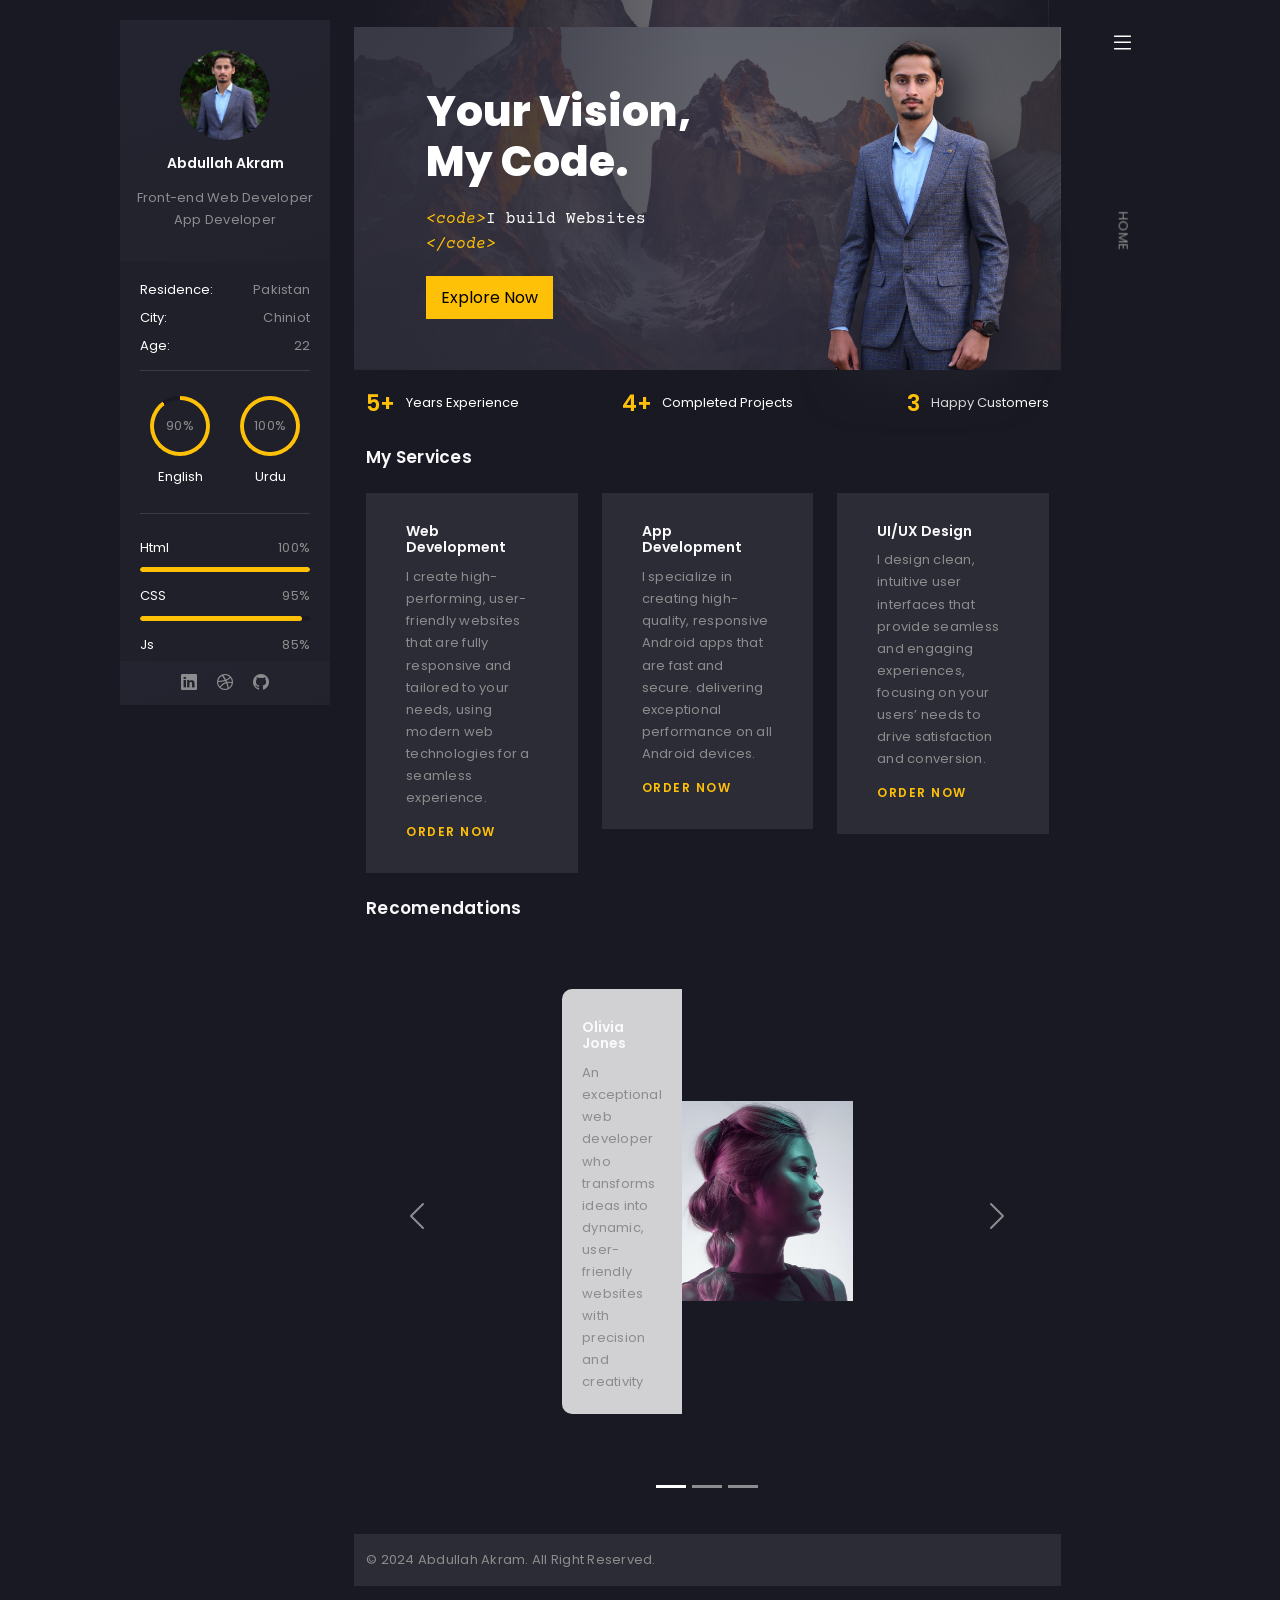
==== commit 19615ae7: "first commit" ====
--- a/index.html
+++ b/index.html
@@ -10,268 +10,329 @@
     <link rel="stylesheet" href="assets/css/style.css">
 
     <style>
-        .main-container{
-    padding: 0px 50px;
-        .lhs-top{
-            background: linear-gradient(159deg, rgba(37, 37, 50, .98) 0%, rgba(35, 35, 45, .98) 100%);
-            padding: 30px 0px;
-                .user-img img{
+        .main-container {
+            padding: 0px 50px;
+
+            .lhs-top {
+                background: linear-gradient(159deg, rgba(37, 37, 50, .98) 0%, rgba(35, 35, 45, .98) 100%);
+                padding: 30px 0px;
+
+                .user-img img {
                     border-radius: 50%;
                 }
-                    h5{
-                        padding: 15px 0px;
+
+                h5 {
+                    padding: 15px 0px;
+                }
+            }
+
+
+            .lhs-middle {
+                background-color: #20202a;
+                padding: 15px 20px;
+                max-height: 400px;
+                overflow-y: scroll;
+
+                ul li {
+                    padding: 3px 0px;
+                }
+
+                .straight-bars {
+                    padding: 10px 0px;
+
+                    .straight-bar {
+                        margin-bottom: 10px;
                     }
-        }
-
-
-        .lhs-middle{
-            background-color: #20202a;
-            padding: 15px 20px;
-            max-height: 400px;
-            overflow-y: scroll;
-                ul li{
-                    padding: 3px 0px;
-                } 
-                    .straight-bars{
-                        padding: 10px 0px;
-                        .straight-bar{
-                            margin-bottom: 10px;
-                        }
-                            .straight-bar ul{
-                                margin-bottom: 5px !important;
-                            }
+
+                    .straight-bar ul {
+                        margin-bottom: 5px !important;
                     }
-                        .tickmarks{
-                            padding: 10px 0px;
-                        }
-                
-        }
-        .lhs-middle::-webkit-scrollbar {
-            display: none;
-          }
-        .lhs-middle {
-            -ms-overflow-style: none;  /* IE and Edge */
-            scrollbar-width: none;  /* Firefox */
-          }
-
-        .lhs-last{
-            .social-icons{
-                padding: 10px 0px;
-                background: linear-gradient(159deg, rgba(37, 37, 50, .98) 0%, rgba(35, 35, 45, .98) 100%);
-            }
-                .icons-list{
+                }
+
+                .tickmarks {
+                    padding: 10px 0px;
+                }
+
+            }
+
+            .lhs-middle::-webkit-scrollbar {
+                display: none;
+            }
+
+            .lhs-middle {
+                -ms-overflow-style: none;
+                /* IE and Edge */
+                scrollbar-width: none;
+                /* Firefox */
+            }
+
+            .lhs-last {
+                .social-icons {
+                    padding: 10px 0px;
+                    background: linear-gradient(159deg, rgba(37, 37, 50, .98) 0%, rgba(35, 35, 45, .98) 100%);
+                }
+
+                .icons-list {
                     padding: 0px 10px;
                 }
-        }
-}
-.main-banner{
-    background-image: radial-gradient(circle, rgba(45,45,58,0.6083683473389356) 0%, rgba(25,25,35,1) 100%), url("/assets/images/bg.jpg");
-    background-size: cover;
-    background-position: center;
-    background-repeat: no-repeat;
-    height: 3vh;
-}
-.primary-banner{
-    background-image: linear-gradient(90deg, rgba(45, 45, 58, .9) 15%, rgba(45, 45, 58, .7) 50%, rgba(43, 43, 53, .7) 100%), url("/assets/images/bg.jpg");
-    background-size: cover;
-    background-position: center;
-    background-repeat: no-repeat;
-}
-.intro-sec{
-    padding: 60px 60px;
-    h1{
-        padding-bottom: 10px;
-    }
-        .code{
-            font-family: "Courier Prime", serif;
-            font-size: 16px;
-            color: white;
-        }
-            .code i{
+            }
+        }
+
+        .main-banner {
+            background-image: radial-gradient(circle, rgba(45, 45, 58, 0.6083683473389356) 0%, rgba(25, 25, 35, 1) 100%), url("./assets/images/bg.jpg");
+            background-size: cover;
+            background-position: center;
+            background-repeat: no-repeat;
+            height: 3vh;
+        }
+
+        .primary-banner {
+            background-image: linear-gradient(90deg, rgba(45, 45, 58, .9) 15%, rgba(45, 45, 58, .7) 50%, rgba(43, 43, 53, .7) 100%), url("./assets/images/bg.jpg");
+            background-size: cover;
+            background-position: center;
+            background-repeat: no-repeat;
+        }
+
+        .intro-sec {
+            padding: 60px 60px;
+
+            h1 {
+                padding-bottom: 10px;
+            }
+
+            .code {
+                font-family: "Courier Prime", serif;
+                font-size: 16px;
+                color: white;
+            }
+
+            .code i {
                 color: #ffc107;
             }
-                .explore-btn{
-                    padding-top: 30px;
-                }
-                    .explore-btn a{
-                        background-color: #ffc107;
-                        padding: 10px 15px;
-                        color: black;
-                    }
-}
-.big-img{
-    background-image: url("/assets/images/Adobe\ Express\ -\ file-Photoroom.png");
-    background-size: cover;
-    background-position: center;
-    background-repeat: no-repeat;
-    background-position-y: -55px;
-    filter: drop-shadow(16px 16px 20px #20202a) ;
-}
-.experience-row{
-    padding: 15px 0px 25px 0px;
-}
-.services-row{
-    padding: 25px 0px 25px 0px;
-    .service-sec{
-        padding: 30px 40px;
-        background-color: #2c2c36;
-            p{
-                padding: 10px 0px;
-            }
-                a{
+
+            .explore-btn {
+                padding-top: 30px;
+            }
+
+            .explore-btn a {
+                background-color: #ffc107;
+                padding: 10px 15px;
+                color: black;
+            }
+        }
+
+        .big-img {
+            background-image: url("./assets/images/user-removebg.png");
+            background-size: cover;
+            background-position: center;
+            background-repeat: no-repeat;
+            background-position-y: -80px;
+            filter: drop-shadow(16px 16px 20px #20202a);
+        }
+
+        .experience-row {
+            padding: 15px 0px 25px 0px;
+        }
+
+        .services-row {
+            padding: 25px 0px 25px 0px;
+
+            .service-sec {
+                padding: 30px 40px;
+                background-color: #2c2c36;
+
+                p {
+                    padding: 10px 0px;
+                }
+
+                a {
                     font-size: 12px;
                     letter-spacing: 1.5px;
                     font-weight: 600;
                     color: #ffc107;
                 }
-    }
-}
-.testimonials-row{
-    padding-bottom: 20px;
-        .carousel-item{
-            padding: 70px 200px 100px 200px;
-            }
-            .testimonial-txt{
-                background-color: rgba(255,255,255,0.8);
+            }
+        }
+
+        .testimonials-row {
+            padding-bottom: 20px;
+
+            .carousel-item {
+                padding: 70px 200px 100px 200px;
+            }
+
+            .testimonial-txt {
+                background-color: rgba(255, 255, 255, 0.8);
                 border-top-left-radius: 10px;
                 border-bottom-left-radius: 10px;
                 padding: 20px;
-                    h5{
-                        padding: 10px 0px;
-                    }
-            }
-}
-.footer-row{
-    background-color:#2c2c36;
-    padding: 15px 0px;
-    margin-bottom: 25px;
-}
-.main-banners{
-    background-image: radial-gradient(circle, rgba(45,45,58,0.6083683473389356) 0%, rgba(25,25,35,1) 100%), url("../images/bg.jpg");
-    background-size: cover;
-    background-position: center;
-    background-repeat: no-repeat;
-}
-.port-row{
-    padding: 20px 0px;
-}
-.work-img{
-    max-width: 100%;
-    overflow: hidden;
-}
-.work-img img{
-    width: 100%;
-    scale: 0.9;
-    transition: 0.7s;
-}
-.work-img img:hover{
-    scale: 1;
-}
-.f-row{
-    margin-top: 20px !important;
-    margin-bottom: 20px !important;
-}
-.touch-row{
-    margin: 20px 0px 40px 0px!important;
-}
-
-
-.contact-information{
-    padding: 25px 20px;
-    background-color: #2c2c36;
-}
-.form{
-    background-color: #2c2c36;
-    padding: 17px 40px 40px 40px;
-}
-.form-control:focus {
-    color: var(--bs-body-color);
-    background-color: var(--bs-body-bg);
-    border-color : transparent;
-    outline: none;
-    box-shadow: none;
-}
-.form-control{
-    background: white;
-    border: 1px solid transparent !important;
-    color: white;
-}
-.form-check-label, .form-label{
-    color: white !important;
-}
-.send-btn{
-    background-color: #ffc107;
-    padding: 15px 20px;
-    width: fit-content;
-    margin-left: 10px;
-    margin-top: 30px;
-        p{
+
+                h5 {
+                    padding: 10px 0px;
+                }
+            }
+        }
+
+        .footer-row {
+            background-color: #2c2c36;
+            padding: 15px 0px;
+            margin-bottom: 25px;
+        }
+
+        .main-banners {
+            background-image: radial-gradient(circle, rgba(45, 45, 58, 0.6083683473389356) 0%, rgba(25, 25, 35, 1) 100%), url("../images/bg.jpg");
+            background-size: cover;
+            background-position: center;
+            background-repeat: no-repeat;
+        }
+
+        .port-row {
+            padding: 20px 0px;
+        }
+
+        .work-img {
+            max-width: 100%;
+            overflow: hidden;
+        }
+
+        .work-img img {
+            width: 100%;
+            scale: 0.9;
+            transition: 0.7s;
+        }
+
+        .work-img img:hover {
+            scale: 1;
+        }
+
+        .f-row {
+            margin-top: 20px !important;
+            margin-bottom: 20px !important;
+        }
+
+        .touch-row {
+            margin: 20px 0px 40px 0px !important;
+        }
+
+
+        .contact-information {
+            padding: 25px 20px;
+            background-color: #2c2c36;
+        }
+
+        .form {
+            background-color: #2c2c36;
+            padding: 17px 40px 40px 40px;
+        }
+
+        .form-control:focus {
+            color: var(--bs-body-color);
+            background-color: var(--bs-body-bg);
+            border-color: transparent;
+            outline: none;
+            box-shadow: none;
+        }
+
+        .form-control {
+            background: white;
+            border: 1px solid transparent !important;
+            color: white;
+        }
+
+        .form-check-label,
+        .form-label {
             color: white !important;
-            opacity: 1;
-            font-size: 15px !important;
-        }
-}
-.dropdown{
-    top: 20px;
-}
-.dropdown-toggle::after {
-    display: none;
-}
-.btn{
-    background-color:transparent;
-    padding: 5px 0px;
-    width: 100%;
-    font-size: 25px;
-    border: transparent;
-}
-.btn-check:checked+.btn, .btn.active, .btn.show, .btn:first-child:active, :not(.btn-check)+.btn:active {
-    color: var(--bs-btn-active-color);
-    background-color: #2c2c36;
-    border-color: transparent;
-}
-.btn:hover {
-    color: var(--bs-btn-hover-color);
-    background-color: #2c2c36;
-    border-color: transparent;
-}
-.dropdown-menu{
-    background-color: #20202a;
-    text-align: center;
-    --bs-dropdown-min-width: 7rem !important;
-}
-.list-dr{
-    padding: 5px 0px !important;
-}
-.dropdown-item {
-    line-height: 1.7;
-    font-family: "Poppins", sans-serif;
-    font-weight: 400;
-    letter-spacing: .25px;
-    color: #8c8c8e;
-    font-size: 13px;
-    width: 100%;
-    padding: 0px !important;
-    transition: 0.5s;
-}
-.dropdown-item:hover {
-    background-color: transparent;
-    color: white;
-}
-.dropdown-item.active, .dropdown-item:active {
-    color: #8c8c8e;
-    text-decoration: none;
-    background-color: transparent;
-}
-.list-dr{
-    width: 100px;
-}
-.after-drop{
-    position: relative;
-    top: 190px;
-    transform: rotate(90deg);
-}
-
-
+        }
+
+        .send-btn {
+            background-color: #ffc107;
+            padding: 15px 20px;
+            width: fit-content;
+            margin-left: 10px;
+            margin-top: 30px;
+
+            p {
+                color: white !important;
+                opacity: 1;
+                font-size: 15px !important;
+            }
+        }
+
+        .dropdown {
+            top: 20px;
+        }
+
+        .dropdown-toggle::after {
+            display: none;
+        }
+
+        .btn {
+            background-color: transparent;
+            padding: 5px 0px;
+            width: 100%;
+            font-size: 25px;
+            border: transparent;
+        }
+
+        .btn-check:checked+.btn,
+        .btn.active,
+        .btn.show,
+        .btn:first-child:active,
+        :not(.btn-check)+.btn:active {
+            color: var(--bs-btn-active-color);
+            background-color: #2c2c36;
+            border-color: transparent;
+        }
+
+        .btn:hover {
+            color: var(--bs-btn-hover-color);
+            background-color: #2c2c36;
+            border-color: transparent;
+        }
+
+        .dropdown-menu {
+            background-color: #20202a;
+            text-align: center;
+            --bs-dropdown-min-width: 7rem !important;
+        }
+
+        .list-dr {
+            padding: 5px 0px !important;
+        }
+
+        .dropdown-item {
+            line-height: 1.7;
+            font-family: "Poppins", sans-serif;
+            font-weight: 400;
+            letter-spacing: .25px;
+            color: #8c8c8e;
+            font-size: 13px;
+            width: 100%;
+            padding: 0px !important;
+            transition: 0.5s;
+        }
+
+        .dropdown-item:hover {
+            background-color: transparent;
+            color: white;
+        }
+
+        .dropdown-item.active,
+        .dropdown-item:active {
+            color: #8c8c8e;
+            text-decoration: none;
+            background-color: transparent;
+        }
+
+        .list-dr {
+            width: 100px;
+        }
+
+        .after-drop {
+            position: relative;
+            top: 190px;
+            transform: rotate(90deg);
+        }
     </style>
 </head>
 
@@ -281,7 +342,7 @@
             <div class="col-md-3 sticky-top stick">
                 <div class="lhs-top text-center">
                     <a href="#" class="user-img">
-                        <img src="assets/images/man.png" height="90">
+                        <img src="assets/images/user1.jpg" height="90">
                     </a>
                     <h5>Abdullah Akram</h5>
                     <p>Front-end Web Developer <br> App Developer</p>
@@ -304,8 +365,8 @@
                     <hr>
                     <div class="circular-progress-bars d-flex justify-content-center align-items-center">
                         <div class="circular-bar-container c1 text-center">
-                            <div class="circular html">
-                                <progress id="html" min="0" max="100" value="92"></progress>
+                            <div class="circular eng">
+                                <progress id="urdu" min="0" max="100" value="92"></progress>
                             </div>
                             <h6>English</h6>
                         </div>
@@ -402,18 +463,20 @@
                         </div>
                     </div>
                     <hr>
-                    <a href="#" class="cv d-flex justify-content-start align-items-center" style="width: fit-content;">
-                        <p>Download CV</p><i class="bi bi-box-arrow-down"
-                            style="padding-left: 5px; color: #8c8c8e;"></i>
+                    <a href="assets/images/Abdullah_Akram_CV.pdf" download="Abdullah_Akram_CV.pdf"
+                        class="cv d-flex justify-content-start align-items-center" style="width: fit-content;">
+                        <p>Download CV</p>
+                        <i class="bi bi-box-arrow-down" style="padding-left: 5px; color: #8c8c8e;"></i>
                     </a>
                 </div>
                 <div class="lhs-last">
                     <ul class="social-icons d-flex justify-content-center">
-                        <li class="icons-list"><a href="#"><i class="bi bi-linkedin" style="color: #8c8c8e;"></i></a>
+                        <li class="icons-list"><a href=""><i class="bi bi-linkedin" style="color: #8c8c8e;"></i></a>
                         </li>
                         <li class="icons-list"><a href="#"><i class="bi bi-dribbble" style="color: #8c8c8e;"></i></a>
                         </li>
-                        <li class="icons-list"><a href="#"><i class="bi bi-github" style="color: #8c8c8e;"></i></a></li>
+                        <li class="icons-list"><a href="https://github.com/abdullah-akram-developer" target="_blank"><i
+                                    class="bi bi-github" style="color: #8c8c8e;"></i></a></li>
                     </ul>
                 </div>
             </div>
@@ -454,7 +517,7 @@
                         <div class="col-md-4  d-flex justify-content-end">
                             <ul>
                                 <li class="d-flex align-items-center">
-                                    <h2>1</h2>
+                                    <h2>3</h2>
                                     <h6>Happy Customers</h6>
                                 </li>
                             </ul>
@@ -504,7 +567,7 @@
                                     <div class="carousel-item active">
                                         <div class="testimonial d-flex justify-content-center align-items-center">
                                             <div class="testimonial-txt">
-                                                <h5>Paul Trueman</h5>
+                                                <h5>Olivia Jones</h5>
                                                 <p>An exceptional web developer who transforms ideas into dynamic,
                                                     user-friendly websites with precision and creativity</p>
                                             </div>
@@ -517,7 +580,7 @@
                                     <div class="carousel-item">
                                         <div class="testimonial d-flex justify-content-center align-items-center">
                                             <div class="testimonial-txt">
-                                                <h5>Paul Trueman</h5>
+                                                <h5>Amelia Smith</h5>
                                                 <p>An exceptional web developer who transforms ideas into dynamic,
                                                     user-friendly websites with precision and creativity</p>
                                             </div>
@@ -529,7 +592,7 @@
                                     <div class="carousel-item">
                                         <div class="testimonial d-flex justify-content-center align-items-center">
                                             <div class="testimonial-txt">
-                                                <h5>Paul Trueman</h5>
+                                                <h5>Isla Thompson</h5>
                                                 <p>An exceptional web developer who transforms ideas into dynamic,
                                                     user-friendly websites with precision and creativity</p>
                                             </div>
@@ -568,10 +631,25 @@
                     </div>
                     <div class="row">
                         <div class="col-md-6">
-                            <a href="#" class="work-img text-center">
-                                <img src="assets/images/Untitled21 (1).jpg" alt="my work">
+                            <a href="#" class="work-img text-center" data-bs-toggle="modal"
+                                data-bs-target="#imageModal">
+                                <img src="assets/images/company-site.png" alt="my work" class="img-fluid"
+                                    style="cursor: pointer;">
                             </a>
                         </div>
+                        <div class="modal fade" id="imageModal" tabindex="-1" aria-labelledby="imageModalLabel"
+                            aria-hidden="true">
+                            <div class="modal-dialog modal-dialog-centered modal-lg">
+                                <div class="modal-content bg-transparent border-0">
+                                    <div class="modal-body text-center p-0">
+                                        <img src="assets/images/company-sc.png" alt="my work"
+                                            class="img-fluid rounded shadow">
+                                    </div>
+                                </div>
+                            </div>
+                        </div>
+
+
                         <div class="col-md-6">
                             <a href="#" class="work-img text-center">
                                 <img src="assets/images/Untitled21 (1).jpg" alt="my work">
@@ -641,7 +719,8 @@
                                 <ul>
                                     <li class="d-flex justify-content-between align-items-center">
                                         <h6>Email:</h6>
-                                        <p><a href="mailto:" style="color: #ffffff;">Send Email</a></p>
+                                        <p><a href="mailto:abdullahakram.dev@gmail.com" style="color: #ffffff;">Send
+                                                Email</a></p>
                                     </li>
                                     <li class="d-flex justify-content-between align-items-center">
                                         <h6>Github:</h6>
@@ -680,23 +759,23 @@
                     </div>
                     <form class="row g-3 form">
                         <div class="col-md-12">
-                          <label for="inputEmail4" class="form-label">Name</label>
-                          <input type="text" class="form-control" id="inputEmail4">
+                            <label for="inputEmail4" class="form-label">Name</label>
+                            <input type="text" class="form-control" id="inputEmail4">
                         </div>
                         <div class="col-12">
-                          <label for="inputAddress" class="form-label">Email</label>
-                          <input type="email" class="form-control" id="inputAddress" placeholder="1234 Main St">
+                            <label for="inputAddress" class="form-label">Email</label>
+                            <input type="email" class="form-control" id="inputAddress" placeholder="1234 Main St">
                         </div>
                         <div class="col-12">
                             <div class="input-group">
                                 <span class="input-group-text">Message</span>
                                 <textarea class="form-control" aria-label="With textarea"></textarea>
-                              </div>
-                        </div>
-                        <a href="mailto:m.abdullahakram01@gmail.com" class="send-btn">
+                            </div>
+                        </div>
+                        <a href="mailto:abdullahakram.dev@gmail.com" class="send-btn">
                             <p>Send Message</p>
                         </a>
-                      </form>
+                    </form>
                     <div class="row footer-row f-row cont-last">
                         <div class="col-md-6">
                             <p>&copy; 2024 Abdullah Akram. All Right Reserved.</p>
--- a/assets/css/style.css
+++ b/assets/css/style.css
@@ -110,7 +110,12 @@
 }
 @keyframes html-progress {
   to {
-    --progress-value: 92;
+    --progress-value: 100;
+  }
+}
+@keyframes eng-progress {
+  to {
+    --progress-value: 90;
   }
 }
 .circular {
@@ -126,6 +131,22 @@
 .circular::before {
   counter-reset: percentage var(--progress-value);
   content: counter(percentage) "%";
+}
+
+.eng {
+  background: radial-gradient(closest-side, #20202a 85%, transparent 88% 100%), conic-gradient(#ffc107 calc(var(--progress-value) * 1%), #191923 0);
+  animation: eng-progress 2s 1 forwards;
+  margin-bottom: 10px;
+}
+
+.eng::before {
+  animation: eng-progress 2s 1 forwards;
+  line-height: 1.7;
+  font-family: "Poppins", sans-serif;
+  font-weight: 400;
+  letter-spacing: 0.25px;
+  color: #8c8c8e;
+  font-size: 13px;
 }
 
 .html {
@@ -248,7 +269,12 @@
   }
 }
 @media (min-width: 1400px) {
-  .container, .container-lg, .container-md, .container-sm, .container-xl, .container-xxl {
+  .container,
+  .container-lg,
+  .container-md,
+  .container-sm,
+  .container-xl,
+  .container-xxl {
     max-width: 1520px;
   }
 }
